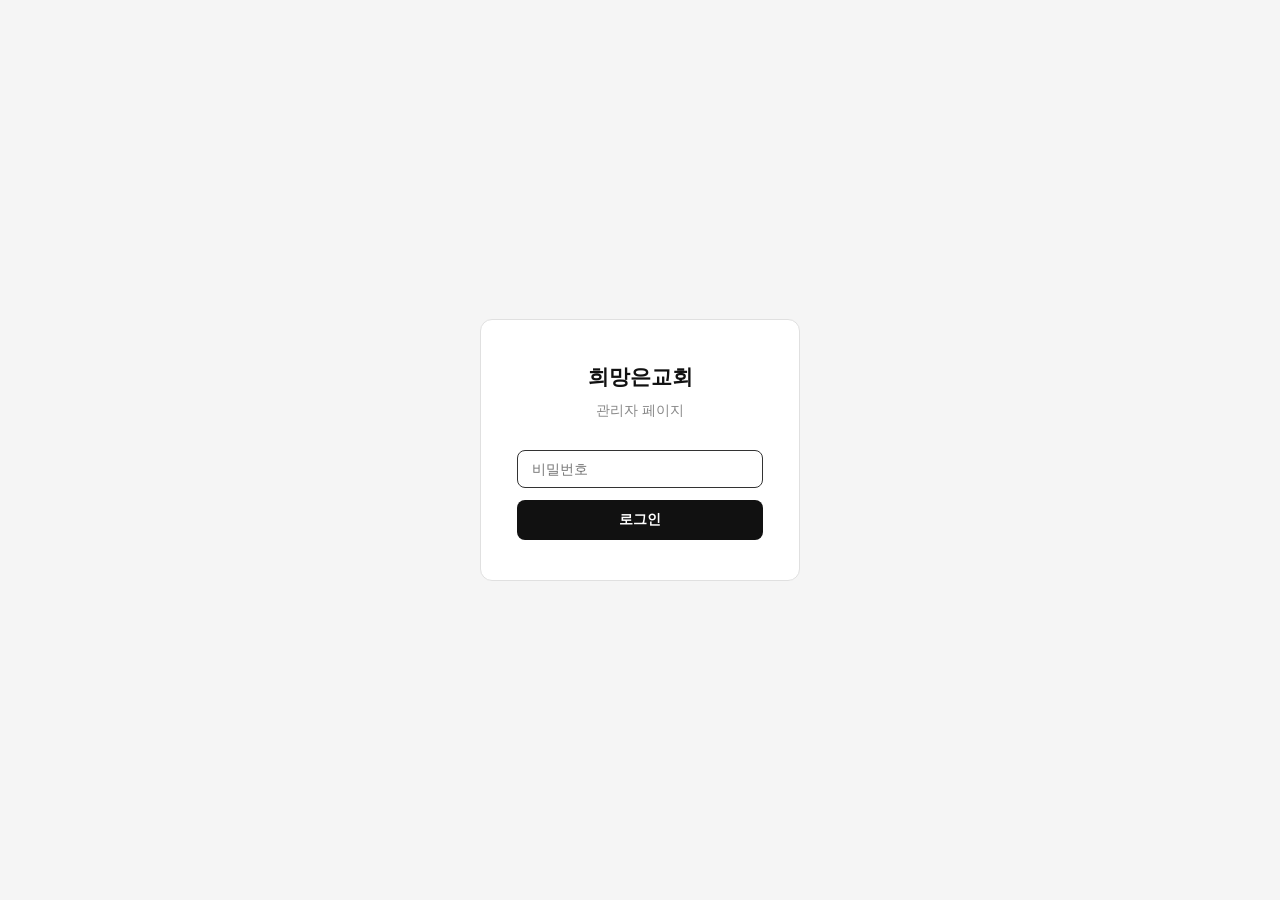
==== admin/index.html @ 25211aee "style: 공지사항 행 - 순서이동/삭제 버튼을 오른쪽에 모으고 삭제는 쓰레기통 아이콘으로 변경" ====
<!doctype html>
<html lang="ko">
<head>
  <meta charset="utf-8">
  <meta name="viewport" content="width=device-width,initial-scale=1">
  <title>관리자 | 희망은교회</title>
  <link rel="preconnect" href="https://fonts.gstatic.com" crossorigin>
  <link href="https://fonts.googleapis.com/css2?family=Noto+Serif+KR:wght@400;600;700&display=swap" rel="stylesheet">
  <style>
    *, *::before, *::after { box-sizing: border-box; margin: 0; padding: 0; }
    body { font-family: -apple-system, BlinkMacSystemFont, "Segoe UI", "Noto Sans KR", sans-serif; font-size: 14px; background: #f5f5f5; color: #111; line-height: 1.6; }
    a { color: inherit; }

    /* ── Login ── */
    #loginScreen {
      display: flex; align-items: center; justify-content: center;
      min-height: 100vh; background: #f5f5f5;
    }
    .login-card {
      background: #fff; border: 1px solid #e0e0e0; border-radius: 12px;
      padding: 40px 36px; width: 320px; text-align: center;
    }
    .login-card h1 { font-size: 1.3rem; font-weight: 800; margin-bottom: 6px; }
    .login-card p  { font-size: .85rem; color: #888; margin-bottom: 28px; }
    .login-card input {
      width: 100%; padding: 10px 14px; border: 1px solid #ddd; border-radius: 8px;
      font-size: 14px; margin-bottom: 12px; outline: none;
    }
    .login-card input:focus { border-color: #333; }
    .login-card button {
      width: 100%; padding: 11px; background: #111; color: #fff;
      border: none; border-radius: 8px; font-size: 14px; font-weight: 600; cursor: pointer;
    }
    .login-card button:hover { background: #333; }

    /* ── Admin shell ── */
    #adminApp { display: none; min-height: 100vh; }
    .admin-header {
      background: #111; color: #fff; padding: 0 24px;
      display: flex; align-items: center; justify-content: space-between;
      height: 52px; position: sticky; top: 0; z-index: 100;
    }
    .admin-brand { font-weight: 700; font-size: .95rem; }
    .header-btns { display: flex; gap: 8px; }
    .header-btns button {
      padding: 6px 14px; border-radius: 6px; font-size: 12px; cursor: pointer;
      background: transparent; color: #ccc; border: 1px solid #444;
    }
    .header-btns button:hover { background: #222; color: #fff; }

    /* ── Tab bar ── */
    .tab-bar {
      background: #fff; border-bottom: 1px solid #e0e0e0;
      display: flex; padding: 0 24px; gap: 0;
    }
    .tab-btn {
      padding: 14px 20px; border: none; background: transparent;
      font-size: 14px; font-weight: 600; color: #888; cursor: pointer;
      border-bottom: 2px solid transparent; margin-bottom: -1px;
    }
    .tab-btn:hover { color: #333; }
    .tab-btn.active { color: #111; border-bottom-color: #111; }

    /* ── Body ── */
    .admin-body { max-width: 900px; margin: 0 auto; padding: 28px 20px 60px; }

    /* ── Section headings ── */
    .tab-pane h2 { font-size: 1.1rem; font-weight: 700; margin-bottom: 20px; }

    /* ── Forms ── */
    .form-group { margin-bottom: 16px; }
    .form-group label { display: block; font-size: 14px; font-weight: 600; color: #555; margin-bottom: 6px; letter-spacing: .02em; text-transform: uppercase; }
    .form-group input, .form-group textarea, .form-group select {
      width: 100%; padding: 9px 12px; border: 1px solid #ddd; border-radius: 8px;
      font-size: 13px; font-family: inherit; outline: none; background: #fff;
    }
    .form-group input:focus, .form-group textarea:focus { border-color: #555; }
    .form-group textarea { resize: vertical; }
    .form-grid { display: grid; grid-template-columns: repeat(3, 1fr); gap: 14px; }

    /* ── Buttons ── */
    .btn-save {
      margin-top: 20px; padding: 11px 28px; background: #111; color: #fff;
      border: none; border-radius: 8px; font-size: 13px; font-weight: 600; cursor: pointer;
    }
    .btn-save:hover { background: #333; }
    .btn-add {
      margin-top: 10px; padding: 7px 16px; background: #fff; color: #333;
      border: 1px solid #ccc; border-radius: 6px; font-size: 12px; cursor: pointer;
    }
    .btn-add:hover { background: #f5f5f5; }
    .btn-del {
      padding: 4px 10px; background: #fff; color: #c00;
      border: 1px solid #e0c0c0; border-radius: 4px; font-size: 11px; cursor: pointer;
    }
    .btn-del:hover { background: #fff5f5; }
    .btn-icon {
      padding: 4px 8px; background: #fff; color: #666;
      border: 1px solid #ddd; border-radius: 4px; font-size: 12px; cursor: pointer;
    }
    .btn-icon:hover { background: #f5f5f5; }
    .notice-row { display: flex; gap: 10px; align-items: flex-start; margin-bottom: 12px; }
    .notice-row .ni-actions { display: flex; flex-direction: column; gap: 4px; }
    .notice-row .btn-icon.ni-del { color: #c00; border-color: #e0c0c0; }
    .notice-row .btn-icon.ni-del:hover { background: #fff5f5; }
    .o-actions { white-space: nowrap; }
    .o-actions .btn-icon { padding-left: 4px; padding-right: 4px; }
    .o-handle { cursor: grab; color: #aaa; padding: 0 4px; user-select: none; font-size: 15px; vertical-align: middle; }
    .o-handle:active { cursor: grabbing; }
    [data-sortable].o-dragging { opacity: .4; }
    #orderTableBody tr.o-moved td, .news-row.o-moved { background: #fff8e6; transition: background .4s; }

    /* ── Card ── */
    .card {
      background: #fff; border: 1px solid #e4e4e4; border-radius: 12px;
      padding: 20px 20px; margin-bottom: 20px;
    }
    .card-header {
      display: flex; justify-content: space-between; align-items: center;
      margin-bottom: 16px;
    }
    .card-title { font-size: .9rem; font-weight: 700; }

    /* ── Tables ── */
    .data-table { width: 100%; border-collapse: collapse; font-size: 13px; }
    .data-table th {
      background: #fafafa; padding: 8px 10px; text-align: left;
      font-weight: 600; font-size: 11px; color: #666; border-bottom: 1px solid #e4e4e4;
      text-transform: uppercase; letter-spacing: .03em;
    }
    .data-table td { padding: 7px 8px; border-bottom: 1px solid #f0f0f0; vertical-align: middle; }
    .data-table tr:last-child td { border-bottom: none; }
    .data-table input {
      width: 100%; padding: 5px 8px; border: 1px solid #e0e0e0; border-radius: 5px;
      font-size: 12px; font-family: inherit; outline: none;
    }
    .data-table input:focus { border-color: #666; }

    /* ── Committee ── */
    .committee-top { display: flex; gap: 10px; align-items: center; margin-bottom: 16px; }
    .committee-top input {
      padding: 8px 12px; border: 1px solid #ddd; border-radius: 8px;
      font-size: 13px; width: 160px; outline: none;
    }
    .committee-top input:focus { border-color: #555; }
    .committee-top button {
      padding: 8px 16px; background: #111; color: #fff;
      border: none; border-radius: 8px; font-size: 12px; font-weight: 600; cursor: pointer;
    }
    .committee-top button:hover { background: #333; }

    /* ── Bulletin ── */
    .bulletin-top { display: flex; gap: 10px; align-items: center; margin-bottom: 20px; }
    .bulletin-top select {
      flex: 1; padding: 9px 12px; border: 1px solid #ddd; border-radius: 8px;
      font-size: 13px; outline: none; background: #fff;
    }
    .bulletin-top button {
      padding: 9px 16px; background: #111; color: #fff;
      border: none; border-radius: 8px; font-size: 12px; font-weight: 600; cursor: pointer;
      white-space: nowrap;
    }
    .bulletin-top button:hover { background: #333; }
    details { margin-bottom: 16px; }
    details > summary {
      cursor: pointer; font-size: .9rem; font-weight: 700; padding: 12px 16px;
      background: #fafafa; border: 1px solid #e4e4e4; border-radius: 8px;
      user-select: none; list-style: none;
    }
    details > summary::-webkit-details-marker { display: none; }
    details > summary::before { content: "▶ "; font-size: 10px; color: #888; }
    details[open] > summary { border-radius: 8px 8px 0 0; border-bottom: none; }
    details[open] > summary::before { content: "▼ "; }
    .detail-body {
      border: 1px solid #e4e4e4; border-top: none;
      border-radius: 0 0 8px 8px; padding: 16px;
      background: #fff;
    }

    /* ── News rows ── */
    .news-row { display: flex; gap: 8px; align-items: center; margin-bottom: 8px; }
    .news-row input {
      flex: 1; padding: 7px 10px; border: 1px solid #ddd; border-radius: 6px;
      font-size: 13px; font-family: inherit; outline: none;
    }
    .news-row input:focus { border-color: #555; }

    /* ── Modal ── */
    .modal-wrap {
      display: none; position: fixed; inset: 0; z-index: 200;
      align-items: center; justify-content: center;
    }
    .modal-wrap.open { display: flex; }
    .modal-overlay { position: absolute; inset: 0; background: rgba(0,0,0,.4); }
    .modal-box {
      position: relative; background: #fff; border-radius: 12px;
      padding: 28px; width: 420px; max-width: 90vw; z-index: 1;
    }
    .modal-box h3 { font-size: 1rem; font-weight: 700; margin-bottom: 8px; }
    .modal-box p  { font-size: .85rem; color: #666; margin-bottom: 18px; line-height: 1.6; }
    .modal-box input {
      width: 100%; padding: 9px 12px; border: 1px solid #ddd; border-radius: 8px;
      font-size: 13px; margin-bottom: 14px; outline: none; font-family: inherit;
    }
    .modal-box input:focus { border-color: #555; }
    .modal-btns { display: flex; gap: 8px; }
    .modal-btns button {
      flex: 1; padding: 10px; border-radius: 8px; font-size: 13px;
      font-weight: 600; cursor: pointer; border: none;
    }
    .modal-btns .btn-primary { background: #111; color: #fff; }
    .modal-btns .btn-primary:hover { background: #333; }
    .modal-btns .btn-cancel { background: #f0f0f0; color: #333; }
    .modal-btns .btn-cancel:hover { background: #e0e0e0; }
    .modal-box.modal-wide { width: 720px; }
    .modal-box.modal-wide img { width: 100%; display: block; border-radius: 8px; }

    /* ── Toast ── */
    .toast {
      position: fixed; bottom: 24px; right: 24px; padding: 10px 18px;
      border-radius: 8px; font-size: 13px; font-weight: 600;
      background: #111; color: #fff; opacity: 0; pointer-events: none;
      transition: opacity .2s; z-index: 999;
    }
    .toast.show { opacity: 1; }
    .toast.err  { background: #c00; }

    @keyframes btnLoadingPulse {
      0%, 100% { box-shadow: 0 0 0 0 rgba(250, 204, 21, 0.55); }
      50%      { box-shadow: 0 0 0 7px rgba(250, 204, 21, 0); }
    }
    .btn-loading-pulse { animation: btnLoadingPulse 1.1s ease-in-out infinite; }

    @media (max-width: 600px) {
      .form-grid { grid-template-columns: 1fr; }
      .modal-box { padding: 20px; }
    }
  </style>
</head>
<body>

<!-- ═══════════════ LOGIN ═══════════════ -->
<div id="loginScreen">
  <div class="login-card">
    <h1>희망은교회</h1>
    <p>관리자 페이지</p>
    <form id="loginForm">
      <input id="pwInput" type="password" placeholder="비밀번호" autocomplete="current-password" autofocus>
      <div id="lockMsg" style="display:none;margin-bottom:12px;padding:10px 12px;background:#fff3f3;border:1px solid #f5c6c6;border-radius:8px;font-size:13px;color:#c0392b;line-height:1.6;"></div>
      <button id="loginBtn" type="submit">로그인</button>
    </form>
  </div>
</div>

<!-- ═══════════════ ADMIN APP ═══════════════ -->
<div id="adminApp">
  <header class="admin-header">
    <span class="admin-brand">희망은교회 관리자</span>
    <div class="header-btns">
      <button onclick="openTokenModal()">🔑 GitHub 토큰</button>
      <button onclick="openGeminiModal()">🤖 Gemini API 키</button>
      <button onclick="logout()">로그아웃</button>
    </div>
  </header>

  <div class="tab-bar">
    <button class="tab-btn" data-tab="notice"    onclick="switchTab('notice')">공지사항</button>
    <button class="tab-btn" data-tab="committee" onclick="switchTab('committee')">예배위원</button>
    <button class="tab-btn" data-tab="bulletin"  onclick="switchTab('bulletin')">주보</button>
    <button class="tab-btn" data-tab="sermon"    onclick="switchTab('sermon')">설교</button>
  </div>

  <div class="admin-body">

    <!-- ── 공지사항 ── -->
    <div id="tab-notice" class="tab-pane">
      <h2>공지사항</h2>
      <div class="card">
        <div style="font-size:12px;color:#888;margin-bottom:14px;">여러 항목을 추가할 수 있습니다. 위에서 아래 순서로 표시됩니다.</div>
        <div id="noticeItems"></div>
        <button class="btn-add" onclick="addNoticeItem()">+ 항목 추가</button>
        <button class="btn-save" onclick="saveNotice()">저장</button>
      </div>
    </div>

    <!-- ── 예배위원 ── -->
    <div id="tab-committee" class="tab-pane" style="display:none">
      <h2>예배위원</h2>
      <div class="card">
        <div class="committee-top">
          <input id="newWeekId" type="date">
          <button onclick="addCommitteeWeek()">+ 주차 추가</button>
          <button onclick="generateNextMonth()">+ 다음달 주차 생성</button>
        </div>
        <div style="overflow-x:auto">
          <table class="data-table">
            <thead>
              <tr>
                <th style="width:120px">날짜</th>
                <th>기도</th>
                <th>찬양</th>
                <th>헌금위원</th>
                <th style="width:50px"></th>
              </tr>
            </thead>
            <tbody id="committeeTableBody"></tbody>
          </table>
        </div>
        <details id="committeeArchiveWrap" style="margin-top:14px;">
          <summary id="committeeArchiveSummary" style="cursor:pointer;font-size:13px;color:#888;">지난 기록 보기 (0개)</summary>
          <div style="overflow-x:auto;margin-top:10px;">
            <table class="data-table">
              <thead>
                <tr>
                  <th style="width:120px">날짜</th>
                  <th>기도</th>
                  <th>찬양</th>
                  <th>헌금위원</th>
                  <th style="width:50px"></th>
                </tr>
              </thead>
              <tbody id="committeeArchiveBody"></tbody>
            </table>
          </div>
        </details>
        <button class="btn-save" onclick="saveCommittee()">저장</button>
      </div>
    </div>

    <!-- ── 주보 ── -->
    <div id="tab-bulletin" class="tab-pane" style="display:none">
      <h2>주보</h2>
      <div class="bulletin-top">
        <select id="bulletinWeekSelect" onchange="loadBulletinWeek(this.value)">
          <option value="">— 주차 선택 —</option>
        </select>
        <input id="newBulletinDate" type="date" style="padding:9px 12px;border:1px solid #ddd;border-radius:8px;font-size:13px;outline:none;background:#fff;">
        <button onclick="newBulletinWeek()">새 주차 추가</button>
      </div>

      <div id="bulletinForm" style="display:none">
        <!-- 기본 정보 -->
        <details open>
          <summary>기본 정보</summary>
          <div class="detail-body">
            <div class="form-grid">
              <div class="form-group">
                <label>날짜</label>
                <input id="bWeekId" type="date">
              </div>
              <div class="form-group">
                <label>날짜 표시</label>
                <input id="bDate" type="text" placeholder="2026.03.15">
              </div>
              <div class="form-group">
                <label>호수</label>
                <input id="bIssue" type="text" placeholder="26-11">
              </div>
            </div>
          </div>
        </details>

        <!-- 예배순서 -->
        <details open>
          <summary>예배순서</summary>
          <div class="detail-body">
            <div style="overflow-x:auto">
              <table class="data-table">
                <thead>
                  <tr>
                    <th style="width:130px">순서</th>
                    <th>내용</th>
                    <th style="width:130px">담당</th>
                    <th style="width:100px"></th>
                  </tr>
                </thead>
                <tbody id="orderTableBody"></tbody>
              </table>
            </div>
            <button class="btn-add" onclick="addOrderRow()">+ 행 추가</button>
          </div>
        </details>

        <!-- 성경본문 -->
        <details open>
          <summary>성경본문</summary>
          <div class="detail-body">
            <div class="form-group">
              <label>성경구절</label>
              <input id="bVerseRef" type="text" placeholder="요 3:16">
            </div>
            <div class="form-group">
              <label>본문</label>
              <textarea id="bVerseText" rows="5" placeholder="말씀 본문을 입력하세요"></textarea>
            </div>
          </div>
        </details>

        <!-- 교회소식 -->
        <details open>
          <summary>교회소식</summary>
          <div class="detail-body">
            <div id="newsContainer"></div>
            <button class="btn-add" onclick="addNewsItem()">+ 소식 추가</button>
          </div>
        </details>

        <button class="btn-save" onclick="saveBulletin()">저장</button>
      </div>
    </div>

    <!-- ── 설교 ── -->
    <div id="tab-sermon" class="tab-pane" style="display:none">
      <h2>설교</h2>
      <div class="bulletin-top">
        <select id="sermonFileSelect" onchange="loadSermon(this.value)">
          <option value="">— 설교 선택 —</option>
        </select>
        <button onclick="newSermon()">새 설교 추가</button>
      </div>

      <div id="sermonForm" style="display:none">
        <div class="card">
          <div class="form-grid">
            <div class="form-group">
              <label>날짜</label>
              <input id="sDate" type="date">
              <button type="button" class="btn-add" style="margin-top:6px;width:100%;" onclick="autoFillFromBulletin()">📋 주보에서 불러오기</button>
              <div id="sBulletinHint" style="font-size:11px;color:#999;margin-top:4px;"></div>
            </div>
            <div class="form-group">
              <label>제목</label>
              <input id="sTitle" type="text" placeholder="설교 제목">
            </div>
            <div class="form-group">
              <label>본문</label>
              <input id="sRef" type="text" placeholder="요 3:16">
            </div>
          </div>
          <div class="form-group">
            <label>설교자</label>
            <input id="sPreacher" type="text" placeholder="이일례목사">
          </div>

          <!-- 이미지 -->
          <div class="form-group">
            <label>사진
              <button type="button" id="sThumbGenBtn" class="btn-icon" style="margin-left:6px;font-size:11px;width:auto;padding:2px 10px;" onclick="generateSermonThumbnail()" title="AI로 유튜브 인트로용 이미지 생성 (제목·본문·날짜·설교자 자동 반영)">✨ 생성</button>
            </label>
            <!-- URL 직접 입력 -->
            <div style="display:flex;gap:8px;margin-bottom:8px;">
              <input id="sImageUrl" type="text" placeholder="이미지 URL 직접 입력 (선택)" style="flex:1;" oninput="showSermonImgPreview(this.value.trim())">
              <button type="button" class="btn-icon" onclick="document.getElementById('sImageUrl').value='';showSermonImgPreview('');" title="지우기">✕</button>
            </div>
            <!-- 파일 업로드 -->
            <div style="display:flex;gap:8px;align-items:center;">
              <input id="sImageFile" type="file" accept="image/*" style="flex:1;font-size:12px;">
              <button type="button" class="btn-add" style="margin-top:0;white-space:nowrap;" onclick="uploadSermonImage()">GitHub에 업로드</button>
            </div>
            <!-- AI 생성 미리보기 / 사용하기 -->
            <div id="sThumbActions" style="display:none;gap:8px;margin-top:8px;">
              <button type="button" class="btn-add" style="margin-top:0;" onclick="previewSermonThumbnail()">🖼 미리보기</button>
              <button type="button" class="btn-add" style="margin-top:0;" onclick="useSermonThumbnail()">✅ 사용하기</button>
            </div>
            <!-- 미리보기 -->
            <div id="sImagePreview" style="margin-top:10px;"></div>
          </div>

          <!-- 동영상 -->
          <div class="form-group">
            <label>동영상 URL (YouTube)</label>
            <div style="display:flex;gap:8px;">
              <input id="sVideoUrl" type="text" placeholder="https://www.youtube.com/watch?v=..." style="flex:1;">
              <button type="button" class="btn-icon" onclick="document.getElementById('sVideoUrl').value='';" title="지우기">✕</button>
            </div>
            <button type="button" id="sSummaryBtn" class="btn-add" style="margin-top:8px;" onclick="generateSermonSummary()">🤖 요약문 생성 (Gemini)</button>
          </div>

          <div class="form-group">
            <label>설교 내용</label>
            <textarea id="sBody" rows="16" placeholder="설교 본문을 입력하세요"></textarea>
          </div>
          <div class="form-group">
            <label>핵심문장 1</label>
            <input id="sKey1" type="text" placeholder="설교의 핵심 문장 1">
          </div>
          <div class="form-group">
            <label>핵심문장 2</label>
            <input id="sKey2" type="text" placeholder="설교의 핵심 문장 2">
          </div>
          <div class="form-group">
            <label>주제 질문 <span style="text-transform:none;color:#999;font-weight:400;">(홈페이지 메인 상단에 가장 큰 글씨로 노출됩니다)</span></label>
            <input id="sQuestion" type="text" placeholder="설교 주제와 관련된 질문 한 문장">
          </div>
          <div class="form-group">
            <label>쇼츠용 문구 <span style="text-transform:none;color:#999;font-weight:400;">(유튜브 쇼츠 상단 자막용 — 비신자도 끌릴 만한 후킹 문구)</span></label>
            <input id="sShortsHook" type="text" placeholder="종교 용어 없이, 설교 내용과 연결되는 후킹 질문">
            <div id="sShortsHookCandidates" style="display:none;flex-direction:column;gap:6px;margin-top:8px;"></div>
          </div>
          <button id="sSaveBtn" class="btn-save" onclick="saveSermon()">저장</button>
        </div>
      </div>
    </div>

  </div><!-- /admin-body -->
</div><!-- /adminApp -->

<!-- ═══════════════ GitHub TOKEN MODAL ═══════════════ -->
<div id="tokenModal" class="modal-wrap">
  <div class="modal-overlay" onclick="closeTokenModal()"></div>
  <div class="modal-box">
    <h3>GitHub 토큰 설정</h3>
    <p>
      GitHub → Settings → Developer settings → Personal access tokens에서<br>
      <b>repo</b> 권한의 토큰을 발급하세요.<br>
      토큰은 이 기기의 localStorage에만 저장됩니다.
    </p>
    <input id="tokenInput" type="password" placeholder="ghp_...">
    <div class="modal-btns">
      <button class="btn-primary" onclick="saveToken()">저장</button>
      <button class="btn-cancel"  onclick="closeTokenModal()">취소</button>
    </div>
  </div>
</div>

<!-- ═══════════════ GEMINI API KEY MODAL ═══════════════ -->
<div id="geminiModal" class="modal-wrap">
  <div class="modal-overlay" onclick="closeGeminiModal()"></div>
  <div class="modal-box">
    <h3>Gemini API 키 설정</h3>
    <p>
      Google AI Studio(aistudio.google.com)에서 발급받은 API 키를 입력하세요.<br>
      설교 영상 요약 자동 생성에 사용됩니다.<br>
      키는 이 기기의 localStorage에만 저장됩니다.
    </p>
    <input id="geminiKeyInput" type="password" placeholder="AIza...">
    <div class="modal-btns">
      <button class="btn-primary" onclick="saveGeminiKey()">저장</button>
      <button class="btn-cancel"  onclick="closeGeminiModal()">취소</button>
    </div>
  </div>
</div>

<!-- ═══════════════ 썸네일 미리보기 MODAL ═══════════════ -->
<div id="thumbPreviewModal" class="modal-wrap">
  <div class="modal-overlay" onclick="closeThumbPreviewModal()"></div>
  <div class="modal-box modal-wide">
    <h3>썸네일 미리보기</h3>
    <img id="thumbPreviewImg" alt="생성된 썸네일 미리보기" style="margin-bottom:14px;">
    <div class="modal-btns">
      <button class="btn-primary" onclick="useSermonThumbnail()">✅ 사용하기</button>
      <button class="btn-cancel"  onclick="closeThumbPreviewModal()">닫기</button>
    </div>
  </div>
</div>

<!-- ═══════════════ TOAST ═══════════════ -->
<div id="toast" class="toast"></div>

<script>
/* ════════════════════════════════════════════
   상수
════════════════════════════════════════════ */
const PASSWORD  = 'hopeischurch';
const REPO      = 'sungho1103/hopeischurch';
const BRANCH    = 'main';
const API       = `https://api.github.com/repos/${REPO}/contents`;
const GEMINI_MODEL = 'gemini-3.6-flash'; // 필요시 다른 Gemini 모델로 교체 가능
const GEMINI_IMAGE_MODEL = 'gemini-3.1-flash-image'; // 썸네일 배경 생성용 (Nano Banana 2)
let _thumbDataUrl = null; // AI로 생성한 썸네일(배경+텍스트 합성) data URL
let _currentSermonFile = null, _currentSermonSha = null, _sermonFiles = [], _sermonIndexSha = null;

/* ════════════════════════════════════════════
   유틸
════════════════════════════════════════════ */
function esc(s) {
  return String(s ?? '').replace(/&/g,'&amp;').replace(/</g,'&lt;').replace(/>/g,'&gt;').replace(/"/g,'&quot;');
}
function b64e(str) { return btoa(unescape(encodeURIComponent(str))); }
function b64d(str) { return decodeURIComponent(escape(atob(str.replace(/\n/g,'')))); }
function token()   { return localStorage.getItem('gh_token') || ''; }
function normalizeDate(s) {
  const m = String(s).match(/^(\d{4})-(\d{1,2})-(\d{1,2})$/);
  return m ? `${m[1]}-${m[2].padStart(2,'0')}-${m[3].padStart(2,'0')}` : s;
}

/* ════════════════════════════════════════════
   GitHub API
════════════════════════════════════════════ */
function authHeaders(write = false) {
  const t = token();
  if (write && !t) throw new Error('GitHub 토큰을 먼저 설정하세요 (🔑 버튼)');
  const h = { Accept: 'application/vnd.github.v3+json' };
  if (t) h.Authorization = `token ${t}`;
  return h;
}

async function ghGet(path) {
  const r = await fetch(`${API}/${path}?ref=${BRANCH}&_=${Date.now()}`, {
    headers: authHeaders()
  });
  if (!r.ok) throw new Error(`${r.status} /${path}`);
  const d = await r.json();
  return { text: b64d(d.content), sha: d.sha };
}

async function ghGetSha(path) {
  try { return (await ghGet(path)).sha; }
  catch(e) {
    if (/^404/.test(e.message)) return null; // 파일 없음 → 새로 생성
    throw e; // 401·403 등은 그대로 전파
  }
}

async function ghSave(path, text, sha, msg) {
  const body = { message: msg, content: b64e(text), branch: BRANCH };
  if (sha) body.sha = sha;
  const r = await fetch(`${API}/${path}`, {
    method: 'PUT',
    headers: { ...authHeaders(true), 'Content-Type': 'application/json' },
    body: JSON.stringify(body)
  });
  if (!r.ok) {
    const e = await r.json().catch(() => ({}));
    throw new Error(e.message || `${r.status}`);
  }
  return await r.json();
}

/* ════════════════════════════════════════════
   Toast
════════════════════════════════════════════ */
function toast(msg, type = 'ok') {
  const t = document.getElementById('toast');
  t.textContent = msg;
  t.className = 'toast show' + (type === 'err' ? ' err' : '');
  clearTimeout(t._tid);
  t._tid = setTimeout(() => { t.className = 'toast'; }, 2800);
}

/* ════════════════════════════════════════════
   인증
════════════════════════════════════════════ */
function isLoggedIn() { return sessionStorage.getItem('admin') === '1'; }

// ── 브루트포스 잠금 ──────────────────────────
const LOCK_KEY  = 'admin_lock_until';
const FAIL_KEY  = 'admin_fail_count';
let lockTimer   = null;

function getFailCount(){ return parseInt(localStorage.getItem(FAIL_KEY)||'0',10); }
function getLockUntil(){ return parseInt(localStorage.getItem(LOCK_KEY)||'0',10); }

// failCount >= 5 일 때 잠금 시간(ms): 2^(failCount-4) 분
function lockDurationMs(failCount){
  return Math.pow(2, failCount - 4) * 60 * 1000;
}

function formatRemaining(ms){
  const totalSec = Math.ceil(ms / 1000);
  const m = Math.floor(totalSec / 60);
  const s = totalSec % 60;
  return m > 0 ? `${m}분 ${s}초` : `${s}초`;
}

function startLockCountdown(){
  const lockMsg = document.getElementById('lockMsg');
  const loginBtn = document.getElementById('loginBtn');
  if(lockTimer) clearInterval(lockTimer);

  lockTimer = setInterval(() => {
    const remaining = getLockUntil() - Date.now();
    if(remaining <= 0){
      clearInterval(lockTimer);
      lockTimer = null;
      lockMsg.style.display = 'none';
      loginBtn.disabled = false;
      loginBtn.textContent = '로그인';
      document.getElementById('pwInput').focus();
    } else {
      lockMsg.style.display = 'block';
      lockMsg.innerHTML = `⛔ 로그인이 잠겼습니다.<br><b>${formatRemaining(remaining)}</b> 후 다시 시도하세요.`;
      loginBtn.disabled = true;
      loginBtn.textContent = '잠금 중…';
    }
  }, 500);
}

function login(pw) {
  const lockUntil = getLockUntil();
  if(Date.now() < lockUntil){
    startLockCountdown();
    return;
  }

  if(pw === PASSWORD){
    localStorage.removeItem(FAIL_KEY);
    localStorage.removeItem(LOCK_KEY);
    sessionStorage.setItem('admin', '1');
    showAdmin();
  } else {
    const fails = getFailCount() + 1;
    localStorage.setItem(FAIL_KEY, fails);

    if(fails >= 5){
      const until = Date.now() + lockDurationMs(fails);
      localStorage.setItem(LOCK_KEY, until);
      startLockCountdown();
      toast(`비밀번호 오류 ${fails}회 — 잠금 시작`, 'err');
    } else {
      toast(`비밀번호가 틀렸습니다 (${fails}/5회)`, 'err');
    }
  }
}

function logout() {
  sessionStorage.removeItem('admin');
  location.reload();
}

function showAdmin() {
  document.getElementById('loginScreen').style.display = 'none';
  document.getElementById('adminApp').style.display = 'block';
  switchTab('notice');
}

/* ════════════════════════════════════════════
   탭 전환
════════════════════════════════════════════ */
function switchTab(tab) {
  document.querySelectorAll('.tab-btn').forEach(b =>
    b.classList.toggle('active', b.dataset.tab === tab)
  );
  document.querySelectorAll('.tab-pane').forEach(p =>
    p.style.display = (p.id === `tab-${tab}`) ? '' : 'none'
  );
  if (tab === 'notice')    loadNotice();
  if (tab === 'committee') loadCommittee();
  if (tab === 'bulletin')  loadBulletinIndex();
  if (tab === 'sermon')    loadSermonIndex();
}

/* ════════════════════════════════════════════
   GitHub 토큰 모달
════════════════════════════════════════════ */
function openTokenModal() {
  document.getElementById('tokenInput').value = localStorage.getItem('gh_token') || '';
  document.getElementById('tokenModal').classList.add('open');
}
function closeTokenModal() {
  document.getElementById('tokenModal').classList.remove('open');
}
function saveToken() {
  const v = document.getElementById('tokenInput').value.trim();
  if (!v) { toast('토큰을 입력하세요', 'err'); return; }
  localStorage.setItem('gh_token', v);
  closeTokenModal();
  toast('토큰 저장됨');
}

/* ════════════════════════════════════════════
   생성 버튼 상태 색상 (생성중=노랑, 완료=파랑)
════════════════════════════════════════════ */
function setBtnStatus(btn, status, loadingLabel) {
  if (btn._dotTimer) { clearInterval(btn._dotTimer); btn._dotTimer = null; }
  btn.classList.remove('btn-loading-pulse');

  if (status === 'loading') {
    const label = loadingLabel || '생성 중';
    btn.style.background = '#facc15';
    btn.style.color = '#3a2e00';
    btn.style.borderColor = '#eab308';
    btn.classList.add('btn-loading-pulse');
    let dots = 0;
    btn.textContent = label;
    btn._dotTimer = setInterval(() => {
      dots = (dots + 1) % 4;
      btn.textContent = label + '.'.repeat(dots);
    }, 350);
  } else if (status === 'done') {
    btn.style.background = '#2563eb';
    btn.style.color = '#fff';
    btn.style.borderColor = '#1d4ed8';
  } else {
    btn.style.background = '';
    btn.style.color = '';
    btn.style.borderColor = '';
  }
}

/* ════════════════════════════════════════════
   Gemini API 키 모달
════════════════════════════════════════════ */
function geminiKey() { return localStorage.getItem('gemini_key') || ''; }
function openGeminiModal() {
  document.getElementById('geminiKeyInput').value = geminiKey();
  document.getElementById('geminiModal').classList.add('open');
}
function closeGeminiModal() {
  document.getElementById('geminiModal').classList.remove('open');
}
function saveGeminiKey() {
  const v = document.getElementById('geminiKeyInput').value.trim();
  if (!v) { toast('API 키를 입력하세요', 'err'); return; }
  localStorage.setItem('gemini_key', v);
  closeGeminiModal();
  toast('Gemini API 키 저장됨');
}

/* ════════════════════════════════════════════
   공지사항
════════════════════════════════════════════ */
let _noticeSha = null;

async function loadNotice() {
  try {
    const res = await fetch('/data/notice.json?_=' + Date.now(), { cache: 'no-store' });
    if (!res.ok) throw new Error(res.status);
    const n = await res.json();
    renderNoticeItems(n.items || []);
  } catch(e) {
    renderNoticeItems([]);
  }
}

function makeNoticeRow(text='', link_url='', link_text='') {
  const div = document.createElement('div');
  div.className = 'notice-row';
  div.innerHTML = `
    <div style="flex:1;display:flex;flex-direction:column;gap:6px;">
      <textarea class="ni-text" rows="3" placeholder="공지 내용 (엔터로 줄바꿈)">${esc(text)}</textarea>
      <input class="ni-link-url"  placeholder="링크 URL (선택)" value="${esc(link_url)}">
      <input class="ni-link-text" placeholder="링크 텍스트"     value="${esc(link_text)}">
    </div>
    <div class="ni-actions">
      <button class="btn-icon" onclick="noticeMove(this,-1)" title="위로">▲</button>
      <button class="btn-icon" onclick="noticeMove(this,1)"  title="아래로">▼</button>
      <button class="btn-icon ni-del" onclick="this.closest('.notice-row').remove()" title="삭제">🗑</button>
    </div>
  `;
  return div;
}

function noticeMove(btn, dir) {
  const row = btn.closest('.notice-row');
  const container = document.getElementById('noticeItems');
  if (dir === -1 && row.previousElementSibling)
    container.insertBefore(row, row.previousElementSibling);
  else if (dir === 1 && row.nextElementSibling)
    container.insertBefore(row.nextElementSibling, row);
}

function renderNoticeItems(items) {
  const container = document.getElementById('noticeItems');
  container.innerHTML = '';
  items.forEach(item => container.appendChild(makeNoticeRow(item.text, item.link_url, item.link_text)));
}

function addNoticeItem() {
  document.getElementById('noticeItems').appendChild(makeNoticeRow());
}

async function saveNotice() {
  const items = [];
  document.querySelectorAll('#noticeItems .notice-row').forEach(row => {
    const text     = row.querySelector('.ni-text').value.trim();
    const link_url = row.querySelector('.ni-link-url').value.trim();
    const link_text= row.querySelector('.ni-link-text').value.trim();
    if (text) items.push({ text, ...(link_url && { link_url, link_text }) });
  });
  try {
    _noticeSha = await ghGetSha('data/notice.json');
    const res = await ghSave('data/notice.json', JSON.stringify({ items }, null, 2), _noticeSha, 'content: 공지사항 업데이트');
    _noticeSha = res.content.sha;
    toast('공지사항 저장됨 ✓');
  } catch(e) {
    toast('저장 실패: ' + e.message, 'err');
  }
}

/* ════════════════════════════════════════════
   예배위원
════════════════════════════════════════════ */
let _committeeSha  = null;
let _committeeData = [];

async function loadCommittee() {
  try {
    const res = await fetch('/bulletin/data/committee.json?_=' + Date.now(), { cache: 'no-store' });
    if (!res.ok) throw new Error(res.status);
    _committeeData = await res.json();
    renderCommitteeTable();
  } catch(e) {
    toast('예배위원 로드 실패: ' + e.message, 'err');
  }
}

function committeeCutoffDate() {
  // 지난달 1일 — 이 날짜 이상(지난달·현재달·미래)은 기본 노출, 그 이전(지지난달까지)은 접어둠
  const now = new Date();
  return new Date(now.getFullYear(), now.getMonth() - 1, 1);
}

function committeeRowHtml(w, byWeek) {
  return `
    <tr>
      <td><input class="c-week" readonly value="${esc(w)}" style="width:110px;background:#fafafa;color:#888;"></td>
      <td><input class="c-input" data-week="${esc(w)}" data-role="기도"   value="${esc(byWeek[w].pray)}"></td>
      <td><input class="c-input" data-week="${esc(w)}" data-role="찬양"   value="${esc(byWeek[w].praise)}"></td>
      <td><input class="c-input" data-week="${esc(w)}" data-role="헌금위원" value="${esc(byWeek[w].offering)}"></td>
      <td><button class="btn-del" onclick="deleteCommitteeWeek('${esc(w)}')">삭제</button></td>
    </tr>`;
}

function renderCommitteeTable() {
  // week_id별 그룹핑
  const byWeek = {};
  _committeeData.forEach(r => {
    if (!byWeek[r.week_id]) byWeek[r.week_id] = { pray: '', praise: '', offering: '' };
    if (r.role === '기도')   byWeek[r.week_id].pray     = r.name;
    if (r.role === '찬양')   byWeek[r.week_id].praise   = r.name;
    if (r.role === '헌금위원') byWeek[r.week_id].offering = r.name;
  });

  const cutoff = committeeCutoffDate();
  const weeks = Object.keys(byWeek).sort();
  const visible  = weeks.filter(w => new Date(w + 'T00:00:00') >= cutoff);
  const archived = weeks.filter(w => new Date(w + 'T00:00:00') <  cutoff).sort((a, b) => b.localeCompare(a));

  document.getElementById('committeeTableBody').innerHTML =
    visible.map(w => committeeRowHtml(w, byWeek)).join('');

  const archiveBody = document.getElementById('committeeArchiveBody');
  if (archiveBody) archiveBody.innerHTML = archived.map(w => committeeRowHtml(w, byWeek)).join('');
  const archiveSummary = document.getElementById('committeeArchiveSummary');
  if (archiveSummary) archiveSummary.textContent = `지난 기록 보기 (${archived.length}개)`;
}

function getSundaysInMonth(year, monthIndex) {
  const dates = [];
  const d = new Date(year, monthIndex, 1);
  while (d.getDay() !== 0) d.setDate(d.getDate() + 1);
  while (d.getMonth() === monthIndex) {
    dates.push(d.toISOString().slice(0, 10));
    d.setDate(d.getDate() + 7);
  }
  return dates;
}

function generateNextMonth() {
  // 기존 데이터 중 가장 마지막 주차의 "다음 달"을 생성 (데이터가 없으면 이번 달 기준 다음 달)
  const existingWeeks = [...new Set(_committeeData.map(r => r.week_id))].sort();
  const baseStr = existingWeeks.length ? existingWeeks[existingWeeks.length - 1] : new Date().toISOString().slice(0, 10);
  const base = new Date(baseStr + 'T00:00:00');
  const targetMonth = (base.getMonth() + 1) % 12;
  const targetYear  = base.getMonth() === 11 ? base.getFullYear() + 1 : base.getFullYear();

  const sundays = getSundaysInMonth(targetYear, targetMonth);
  let added = 0;
  sundays.forEach(w => {
    if (!_committeeData.some(r => r.week_id === w)) {
      _committeeData.push({ week_id: w, role: '기도', name: '' });
      _committeeData.push({ week_id: w, role: '찬양', name: '' });
      _committeeData.push({ week_id: w, role: '헌금위원', name: '' });
      added++;
    }
  });
  _committeeData.sort((a, b) => a.week_id.localeCompare(b.week_id));
  renderCommitteeTable();

  if (added > 0) toast(`${targetYear}년 ${targetMonth + 1}월 주차 ${added}개 생성됨 (저장을 눌러야 반영됩니다)`);
  else toast(`${targetYear}년 ${targetMonth + 1}월 주차가 이미 모두 있습니다`, 'err');
}

function deleteCommitteeWeek(weekId) {
  _committeeData = _committeeData.filter(r => r.week_id !== weekId);
  renderCommitteeTable();
}

function addCommitteeWeek() {
  const w = document.getElementById('newWeekId').value.trim();
  if (!/^\d{4}-\d{2}-\d{2}$/.test(w)) { toast('날짜 형식: YYYY-MM-DD', 'err'); return; }
  if (_committeeData.some(r => r.week_id === w)) { toast('이미 있는 주차입니다', 'err'); return; }
  _committeeData.push({ week_id: w, role: '기도', name: '' });
  _committeeData.push({ week_id: w, role: '찬양', name: '' });
  _committeeData.push({ week_id: w, role: '헌금위원', name: '' });
  _committeeData.sort((a, b) => a.week_id.localeCompare(b.week_id));
  renderCommitteeTable();
  document.getElementById('newWeekId').value = '';
}

async function saveCommittee() {
  // 화면 입력값 수집
  const newData = [];
  document.querySelectorAll('.c-input').forEach(inp => {
    const name = inp.value.trim();
    if (name) newData.push({ week_id: inp.dataset.week, role: inp.dataset.role, name });
  });
  try {
    _committeeSha = await ghGetSha('bulletin/data/committee.json');
    const res = await ghSave('bulletin/data/committee.json', JSON.stringify(newData, null, 2), _committeeSha, 'content: 예배위원 업데이트');
    _committeeSha  = res.content.sha;
    _committeeData = newData;
    toast('예배위원 저장됨 ✓');
  } catch(e) {
    toast('저장 실패: ' + e.message, 'err');
  }
}

/* ════════════════════════════════════════════
   주보
════════════════════════════════════════════ */
let _bulletinIndexSha = null;
let _bulletinIndex    = [];
let _currentBulletinSha = null;

// 한국어 성경책 이름 → API book ID 매핑
const _bibleBookMap = {
  '창세기':'gn','창':'gn','출애굽기':'ex','출':'ex','레위기':'lv','레':'lv',
  '민수기':'nm','민':'nm','신명기':'dt','신':'dt','여호수아':'js','수':'js',
  '사사기':'jd','삿':'jd','룻기':'rt','룻':'rt',
  '사무엘상':'1sm','삼상':'1sm','사무엘하':'2sm','삼하':'2sm',
  '열왕기상':'1kgs','왕상':'1kgs','열왕기하':'2kgs','왕하':'2kgs',
  '역대상':'1ch','대상':'1ch','역대하':'2ch','대하':'2ch',
  '에스라':'ezr','스':'ezr','느헤미야':'ne','느':'ne','에스더':'et',
  '욥기':'job','욥':'job','시편':'ps','시':'ps','잠언':'prv','잠':'prv',
  '전도서':'ec','전':'ec','아가':'so',
  '이사야':'is','사':'is','예레미야':'jr','렘':'jr','예레미야애가':'lm','애':'lm',
  '에스겔':'ez','겔':'ez','다니엘':'dn','단':'dn',
  '호세아':'ho','호':'ho','요엘':'jl','욜':'jl','아모스':'am','암':'am',
  '오바댜':'ob','옵':'ob','요나':'jn','욘':'jn','미가':'mi','미':'mi',
  '나훔':'na','나':'na','하박국':'hk','합':'hk','스바냐':'zp','습':'zp',
  '학개':'hg','학':'hg','스가랴':'zc','슥':'zc','말라기':'ml','말':'ml',
  '마태복음':'mt','마태':'mt','마':'mt','마가복음':'mk','마가':'mk','막':'mk',
  '누가복음':'lk','누가':'lk','눅':'lk','요한복음':'jo','요한':'jo','요':'jo',
  '사도행전':'act','행':'act','로마서':'rm','롬':'rm',
  '고린도전서':'1co','고전':'1co','고린도후서':'2co','고후':'2co',
  '갈라디아서':'gl','갈':'gl','에베소서':'eph','엡':'eph',
  '빌립보서':'ph','빌':'ph','골로새서':'cl','골':'cl',
  '데살로니가전서':'1ts','살전':'1ts','데살로니가후서':'2ts','살후':'2ts',
  '디모데전서':'1tm','딤전':'1tm','디모데후서':'2tm','딤후':'2tm',
  '디도서':'tt','딛':'tt','빌레몬서':'phm','몬':'phm',
  '히브리서':'hb','히':'hb','야고보서':'jm','약':'jm',
  '베드로전서':'1pe','벧전':'1pe','베드로후서':'2pe','벧후':'2pe',
  '요한일서':'1jo','요일':'1jo','요한이서':'2jo','요이':'2jo','요한삼서':'3jo','요삼':'3jo',
  '유다서':'jud','유':'jud','요한계시록':'re','계':'re'
};

async function fetchBibleVerse(reference) {
  if (!reference) return;
  const m = reference.trim().match(/^(.+?)\s*(\d+)\s*:\s*(\d+)\s*(?:[-~]\s*(\d+))?/);
  if (!m) return;
  const bookName = m[1].trim();
  const chapter = m[2];
  const startV = parseInt(m[3]);
  const endV = m[4] ? parseInt(m[4]) : startV;
  const bookId = _bibleBookMap[bookName];
  if (!bookId) { console.warn('성경책 매핑 없음:', bookName); return; }

  const baseUrl = 'https://raw.githubusercontent.com/maatheusgois/bible/main/versions/ko/ko';
  const texts = [];
  try {
    for (let v = startV; v <= endV; v++) {
      const res = await fetch(`${baseUrl}/${bookId}/${chapter}/${v}.json`);
      if (!res.ok) { console.warn(`${bookId}/${chapter}/${v} 로드 실패`); continue; }
      const raw = await res.text();
      // JSON 파싱 시도, 실패하면 원문 텍스트 사용
      try {
        const json = JSON.parse(raw);
        const t = (typeof json === 'string') ? json : (json.text || json.verse || raw);
        texts.push(t.replace(/[\s!]+$/g, '').trim());
      } catch(e) {
        texts.push(raw.replace(/^"|"$/g, '').replace(/[\s!]+$/g, '').trim());
      }
    }
    if (texts.length > 0) {
      document.getElementById('bVerseText').value = texts.join(' ');
      toast('성경본문 자동 입력 완료');
    }
  } catch(e) {
    console.error('성경본문 가져오기 실패:', e);
    toast('성경본문 자동 가져오기 실패', 'err');
  }
}

async function loadBulletinIndex() {
  try {
    const res = await fetch('/bulletin/data/index.json?_=' + Date.now(), { cache: 'no-store' });
    if (!res.ok) throw new Error(res.status);
    _bulletinIndex = await res.json();
    const sel = document.getElementById('bulletinWeekSelect');
    sel.innerHTML = '<option value="">— 주차 선택 —</option>' +
      _bulletinIndex.map(w =>
        `<option value="${esc(w.week_id)}">${esc(w.date || w.week_id)} (${esc(w.issue || '')})</option>`
      ).join('');
  } catch(e) {
    toast('주보 목록 로드 실패: ' + e.message, 'err');
  }
}

async function loadBulletinWeek(weekId) {
  if (!weekId) { document.getElementById('bulletinForm').style.display = 'none'; return; }
  try {
    const res = await fetch(`/bulletin/data/${weekId}.json?_=${Date.now()}`, { cache: 'no-store' });
    if (!res.ok) throw new Error(res.status);
    fillBulletinForm(await res.json());
    document.getElementById('bulletinForm').style.display = '';
  } catch(e) {
    toast('주보 로드 실패: ' + e.message, 'err');
  }
}

async function newBulletinWeek() {
  const weekId = document.getElementById('newBulletinDate').value;
  if (!weekId) { toast('날짜를 먼저 선택하세요', 'err'); return; }
  if (!/^\d{4}-\d{2}-\d{2}$/.test(weekId)) { toast('날짜 형식 오류', 'err'); return; }

  _currentBulletinSha = null;

  // 인덱스가 아직 안 불러와졌으면 먼저 로드
  if (_bulletinIndex.length === 0) {
    try { await loadBulletinIndex(); } catch(e) {}
  }

  // 직전 주 데이터를 템플릿으로 로드 (읽기 전용이므로 사이트에서 직접 fetch)
  let prev = { worship_order: [], memory_verse: [], news: [] };
  if (_bulletinIndex.length > 0) {
    const prevWeekId = _bulletinIndex[0].week_id;
    try {
      const res = await fetch(`/bulletin/data/${prevWeekId}.json?_=${Date.now()}`, { cache: 'no-store' });
      if (!res.ok) throw new Error(res.status + ' ' + res.statusText);
      prev = await res.json();
      toast('직전 주(' + prevWeekId + ') 내용을 템플릿으로 불러왔습니다');
    } catch(e) {
      console.error('직전 주 데이터 로드 실패:', e);
      toast('직전 주 데이터 로드 실패: ' + e.message, 'err');
    }
  }

  // 예배위원 데이터에서 해당 날짜 담당자 자동 기입
  const roleToStep = { '기도': '기도', '찬양': '특송', '헌금위원': '헌금' };
  const nameToTitle = {
    '김영인': '김영인목사', '이일례': '이일례목사',
    '권성호': '권성호전도사',
    '임문진': '임문진권사', '윤희정': '윤희정권사',
    '류옥진': '류옥진집사', '김민영': '김민영집사', '원지애': '원지애집사'
  };
  let committeeMap = {};  // step → name(직분 포함)
  try {
    const cRes = await fetch('/bulletin/data/committee.json?_=' + Date.now(), { cache: 'no-store' });
    if (cRes.ok) {
      const committeeAll = await cRes.json();
      const matched = (Array.isArray(committeeAll) ? committeeAll : [])
        .filter(c => c.week_id === weekId);
      matched.forEach(c => {
        const step = roleToStep[c.role];
        if (step && c.name) {
          committeeMap[step] = nameToTitle[c.name] || c.name;
        }
      });
    }
  } catch(e) {
    console.warn('예배위원 자동 기입용 데이터 로드 실패:', e);
  }

  // worship_order에 예배위원 담당자 반영
  let worshipOrder = prev.worship_order || [];
  if (Object.keys(committeeMap).length > 0) {
    worshipOrder = worshipOrder.map(item => {
      if (committeeMap[item.step]) {
        return { ...item, person: committeeMap[item.step] };
      }
      return item;
    });
    const filled = Object.keys(committeeMap).map(k => committeeMap[k]).join(', ');
    toast('예배위원 자동 기입: ' + filled);
  }

  // 호수 자동 증가 (예: "26-33" → "26-34")
  let nextIssue = '';
  const lastEntry = (_bulletinIndex || []).find(w => w.issue);
  if (lastEntry && lastEntry.issue) {
    const parts = lastEntry.issue.split('-');
    if (parts.length === 2) {
      nextIssue = parts[0] + '-' + String(Number(parts[1]) + 1);
    } else {
      const n = Number(lastEntry.issue);
      nextIssue = isNaN(n) ? '' : String(n + 1);
    }
  }

  fillBulletinForm({
    week: { week_id: weekId, date: weekId.replace(/-/g, '.'), issue: nextIssue, title: '주일예배' },
    worship_order: worshipOrder,
    memory_verse:  prev.memory_verse  || [],
    news:          prev.news          || []
  });
  document.getElementById('bulletinWeekSelect').value = '';
  document.getElementById('bulletinForm').style.display = '';
}

function fillBulletinForm(data) {
  const w = data.week || {};
  document.getElementById('bWeekId').value   = w.week_id || '';
  document.getElementById('bDate').value     = w.date    || (w.week_id ? w.week_id.replace(/-/g, '.') : '');
  document.getElementById('bIssue').value    = w.issue   || '';
  renderOrderRows(data.worship_order || []);

  // 성경봉독 step의 content → 성경구절 자동 복사
  const mv = (data.memory_verse || [])[0] || {};
  const bibleStep = (data.worship_order || []).find(r => r.step === '성경봉독');
  const verseRef = (bibleStep && bibleStep.content) || mv.reference || '';
  document.getElementById('bVerseRef').value  = verseRef;
  document.getElementById('bVerseText').value = mv.text || '';

  // 성경봉독 내용이 있고 기존 본문과 구절이 다르면 자동 fetch
  if (verseRef && verseRef !== (mv.reference || '')) {
    fetchBibleVerse(verseRef);
  }

  renderNewsItems(data.news || []);
}

function renderOrderRows(order) {
  document.getElementById('orderTableBody').innerHTML = order.map(r => `
    <tr data-sortable>
      <td><input class="o-step"    value="${esc(r.step    || '')}"></td>
      <td><input class="o-content" value="${esc(r.content || '')}"></td>
      <td><input class="o-person"  value="${esc(r.person  || '')}"></td>
      ${orderRowActions()}
    </tr>
  `).join('');
}

function addOrderRow() {
  const tr = document.createElement('tr');
  tr.setAttribute('data-sortable', '');
  tr.innerHTML = `
    <td><input class="o-step"    value=""></td>
    <td><input class="o-content" value=""></td>
    <td><input class="o-person"  value=""></td>
    ${orderRowActions()}
  `;
  document.getElementById('orderTableBody').appendChild(tr);
}

// ── 행 순서 이동 공통 (예배순서 tr / 교회소식 .news-row) ──
function sortHandle() {
  return `<span class="o-handle" title="끌어서 이동" onmousedown="this.closest('[data-sortable]').draggable=true" ontouchstart="this.closest('[data-sortable]').draggable=true">⠿</span>`;
}
function moveButtons() {
  return `<button type="button" class="btn-icon" title="위로" onclick="moveRow(this,-1)">▲</button>
    <button type="button" class="btn-icon" title="아래로" onclick="moveRow(this,1)">▼</button>`;
}

function orderRowActions() {
  return `<td class="o-actions">
    ${sortHandle()}
    ${moveButtons()}
    <button type="button" class="btn-icon" title="삭제" onclick="this.closest('tr').remove()">✕</button>
  </td>`;
}

function moveRow(btn, dir) {
  const row = btn.closest('[data-sortable]');
  if (dir < 0 && row.previousElementSibling) row.parentNode.insertBefore(row, row.previousElementSibling);
  else if (dir > 0 && row.nextElementSibling) row.parentNode.insertBefore(row.nextElementSibling, row);
  row.classList.add('o-moved');
  setTimeout(() => row.classList.remove('o-moved'), 400);
}

// 드래그 앤 드롭 정렬 (⠿ 손잡이를 잡았을 때만 동작)
function initDragSort(containerId) {
  const box = document.getElementById(containerId);
  if (!box) return;
  let dragging = null;
  box.addEventListener('dragstart', e => {
    dragging = e.target.closest('[data-sortable]');
    if (!dragging || !dragging.draggable) { dragging = null; e.preventDefault(); return; }
    dragging.classList.add('o-dragging');
    e.dataTransfer.effectAllowed = 'move';
    e.dataTransfer.setData('text/plain', '');
  });
  box.addEventListener('dragover', e => {
    if (!dragging) return;
    e.preventDefault();
    const over = e.target.closest('[data-sortable]');
    if (!over || over === dragging || over.parentNode !== box) return;
    const rect = over.getBoundingClientRect();
    const after = e.clientY > rect.top + rect.height / 2;
    box.insertBefore(dragging, after ? over.nextElementSibling : over);
  });
  const end = () => {
    if (dragging) { dragging.classList.remove('o-dragging'); dragging.draggable = false; }
    dragging = null;
  };
  box.addEventListener('dragend', end);
  box.addEventListener('drop', e => { e.preventDefault(); end(); });
  document.addEventListener('mouseup', () => box.querySelectorAll('[draggable="true"]').forEach(r => { if (r !== dragging) r.draggable = false; }));
}
initDragSort('orderTableBody');
initDragSort('newsContainer');

function newsRowInner(text) {
  return `${sortHandle()}
      <input class="n-text" value="${esc(text)}">
      ${moveButtons()}
      <button type="button" class="btn-icon" title="삭제" onclick="this.parentElement.remove()">✕</button>`;
}

function renderNewsItems(news) {
  document.getElementById('newsContainer').innerHTML = news.map(n => `
    <div class="news-row" data-sortable>
      ${newsRowInner(n.text || '')}
    </div>
  `).join('');
}

function addNewsItem() {
  const div = document.createElement('div');
  div.className = 'news-row';
  div.setAttribute('data-sortable', '');
  div.innerHTML = newsRowInner('');
  document.getElementById('newsContainer').appendChild(div);
}

async function saveBulletin() {
  const weekId = document.getElementById('bWeekId').value.trim();
  if (!weekId) { toast('week_id를 입력하세요', 'err'); return; }

  const worship_order = [];
  document.querySelectorAll('#orderTableBody tr').forEach((tr, i) => {
    const step    = tr.querySelector('.o-step').value.trim();
    const content = tr.querySelector('.o-content').value.trim();
    const person  = tr.querySelector('.o-person').value.trim();
    if (step || content || person)
      worship_order.push({ week_id: weekId, order: i + 1, step, content, person });
  });

  const verseRef  = document.getElementById('bVerseRef').value.trim();
  const verseText = document.getElementById('bVerseText').value.trim();
  const memory_verse = (verseRef || verseText)
    ? [{ week_id: weekId, reference: verseRef, text: verseText }] : [];

  const news = [];
  document.querySelectorAll('#newsContainer .n-text').forEach((inp, i) => {
    const t = inp.value.trim();
    if (t) news.push({ week_id: weekId, order: i + 1, text: t });
  });

  const date  = document.getElementById('bDate').value.trim() || weekId.replace(/-/g, '.');
  const issue = document.getElementById('bIssue').value.trim();
  const data  = {
    week: { week_id: weekId, date, issue, title: '주일예배' },
    worship_order, memory_verse, news
  };

  try {
    // 1) 주보 파일 저장
    _currentBulletinSha = await ghGetSha(`bulletin/data/${weekId}.json`);
    const isNew = !_currentBulletinSha;
    const res = await ghSave(
      `bulletin/data/${weekId}.json`,
      JSON.stringify(data, null, 2),
      _currentBulletinSha,
      `content: 주보 ${weekId} ${isNew ? '추가' : '업데이트'}`
    );
    _currentBulletinSha = res.content.sha;

    // 2) index.json 항상 업데이트 (새 주차 추가 + 기존 주차 date/issue 변경 모두 반영)
    const { text: idxText, sha: idxSha } = await ghGet('bulletin/data/index.json');
    const freshIndex = JSON.parse(idxText);
    const existingIdx = freshIndex.findIndex(w => w.week_id === weekId);
    const entry = { week_id: weekId, date, issue, title: '주일예배' };
    if (existingIdx >= 0) {
      freshIndex[existingIdx] = entry;   // 기존 항목 갱신
    } else {
      freshIndex.push(entry);            // 새 항목 추가
    }
    freshIndex.sort((a, b) => b.week_id.localeCompare(a.week_id));

    const idxRes = await ghSave(
      'bulletin/data/index.json',
      JSON.stringify(freshIndex, null, 2),
      idxSha,
      `content: 주보 목록 업데이트 (${weekId})`
    );
    _bulletinIndexSha = idxRes.content.sha;
    _bulletinIndex = freshIndex;
    await loadBulletinIndex();
    document.getElementById('bulletinWeekSelect').value = weekId;

    toast(`주보 ${weekId} 저장됨 ✓`);
  } catch(e) {
    toast('저장 실패: ' + e.message, 'err');
  }
}


/* ════════════════════════════════════════════
   주보 → 설교 자동 채우기
════════════════════════════════════════════ */
// "OO서 N장 M[-K]절" → "OO서 N:M[-K]" 형태로 정규화 (이미 콜론 형식이면 그대로 반환)
function normalizeVerseRef(raw) {
  if (!raw) return '';
  const m = raw.match(/^(.+?)\s*(\d+)\s*장\s*(\d+(?:\s*-\s*\d+)?)\s*절\s*$/);
  if (m) return `${m[1].trim()} ${m[2]}:${m[3].replace(/\s*-\s*/, '-')}`;
  return raw.trim();
}

async function autoFillFromBulletin() {
  const dateStr = document.getElementById('sDate').value.trim();
  const hint = document.getElementById('sBulletinHint');
  hint.textContent = '';
  if (!dateStr) { toast('날짜를 먼저 선택하세요', 'err'); return; }

  try {
    const res = await fetch(`/bulletin/data/${dateStr}.json?_=${Date.now()}`, { cache: 'no-store' });
    if (!res.ok) { hint.textContent = '해당 날짜의 주보를 찾지 못했습니다 (수동 입력)'; toast('해당 날짜의 주보가 없습니다', 'err'); return; }
    const data = await res.json();
    const order = data.worship_order || [];
    const sermonStep    = order.find(o => o.step === '설교');
    const scriptureStep = order.find(o => o.step === '성경봉독');
    if (!sermonStep && !scriptureStep) { hint.textContent = '주보에 설교/성경봉독 순서가 없습니다'; toast('주보에 설교 정보가 없습니다', 'err'); return; }

    const ids = ['sTitle', 'sRef', 'sPreacher'];
    const hasExisting = ids.some(id => document.getElementById(id).value.trim());
    if (hasExisting && !confirm(`${dateStr} 주보에서 설교 정보를 불러와 채울까요?\n(제목·본문·설교자의 기존 입력 내용을 덮어씁니다)`)) return;

    if (sermonStep) {
      document.getElementById('sTitle').value    = sermonStep.content || '';
      document.getElementById('sPreacher').value = sermonStep.person  || '';
    }
    if (scriptureStep) {
      document.getElementById('sRef').value = normalizeVerseRef(scriptureStep.content);
    }
    hint.textContent = `${dateStr} 주보에서 불러옴 ✓`;
    toast('주보에서 설교 정보를 불러왔습니다 ✓');
  } catch(e) {
    hint.textContent = '주보를 불러오지 못했습니다';
    toast('불러오기 실패: ' + e.message, 'err');
  }
}

async function loadSermonIndex() {
  try {
    const res = await fetch('/sermon/texts/index.json?_=' + Date.now(), { cache: 'no-store' });
    if (!res.ok) throw new Error(res.status);
    const data = await res.json();
    _sermonFiles = (data.files || [])
      .filter(f => /\.txt$/i.test(f))
      .sort((a, b) => b.localeCompare(a));
    const sel = document.getElementById('sermonFileSelect');
    sel.innerHTML = '<option value="">— 설교 선택 —</option>' +
      _sermonFiles.map(f =>
        `<option value="${esc(f)}">${esc(f.replace(/\.txt$/i, ''))}</option>`
      ).join('');
    if (_sermonFiles.length > 0) {
      sel.value = _sermonFiles[0];
      loadSermon(_sermonFiles[0]);
    }
  } catch(e) {
    toast('설교 목록 로드 실패: ' + e.message, 'err');
  }
}

async function loadSermon(filename) {
  if (!filename) { document.getElementById('sermonForm').style.display = 'none'; return; }
  try {
    const res = await fetch(`/sermon/texts/${filename}?_=${Date.now()}`, { cache: 'no-store' });
    if (!res.ok) throw new Error(res.status);
    _currentSermonFile = filename;
    fillSermonForm(filename, await res.text());
    document.getElementById('sermonForm').style.display = '';
  } catch(e) {
    toast('설교 로드 실패: ' + e.message, 'err');
  }
}

function fillSermonForm(filename, txt) {
  const lines = txt.replace(/\r\n/g, '\n').split('\n');
  const meta = {};
  let i = 0;
  for (; i < lines.length; i++) {
    const line = lines[i].trim();
    if (line === '') { i++; break; }
    const m = line.match(/^([^:]+)\s*:\s*(.*)$/);
    if (m) meta[m[1].trim()] = m[2].trim();
  }
  const body = lines.slice(i).join('\n').trim();
  const rawDate = meta['날짜'] || meta['date'] || filename.replace(/\.txt$/i, '');
  document.getElementById('sDate').value     = normalizeDate(rawDate);
  document.getElementById('sTitle').value    = meta['제목'] || meta['title'] || '';
  document.getElementById('sRef').value      = meta['본문'] || meta['text'] || '';
  document.getElementById('sPreacher').value = meta['설교자'] || meta['preacher'] || '';
  document.getElementById('sBody').value     = body;
  document.getElementById('sKey1').value     = meta['핵심문장1'] || '';
  document.getElementById('sKey2').value     = meta['핵심문장2'] || '';
  document.getElementById('sQuestion').value = meta['질문'] || '';
  document.getElementById('sShortsHook').value = meta['쇼츠문구'] || '';
  const imgUrl = meta['이미지'] || meta['image'] || '';
  document.getElementById('sImageUrl').value = imgUrl;
  showSermonImgPreview(imgUrl);
  document.getElementById('sVideoUrl').value = meta['동영상'] || meta['video'] || '';
  _thumbDataUrl = null;
  document.getElementById('sThumbActions').style.display = 'none';
  document.getElementById('sBulletinHint').textContent = '';
  setBtnStatus(document.getElementById('sThumbGenBtn'), 'idle');
  setBtnStatus(document.getElementById('sSummaryBtn'), 'idle');
  setBtnStatus(document.getElementById('sSaveBtn'), 'idle');
}

function newSermon() {
  _currentSermonFile = null;
  _currentSermonSha  = null;
  document.getElementById('sermonFileSelect').value = '';
  document.getElementById('sDate').value     = '';
  document.getElementById('sTitle').value    = '';
  document.getElementById('sRef').value      = '';
  document.getElementById('sPreacher').value = '';
  document.getElementById('sBody').value     = '';
  document.getElementById('sKey1').value     = '';
  document.getElementById('sKey2').value     = '';
  document.getElementById('sQuestion').value = '';
  document.getElementById('sShortsHook').value = '';
  document.getElementById('sImageUrl').value = '';
  document.getElementById('sImageFile').value = '';
  showSermonImgPreview('');
  _thumbDataUrl = null;
  document.getElementById('sThumbActions').style.display = 'none';
  document.getElementById('sBulletinHint').textContent = '';
  setBtnStatus(document.getElementById('sThumbGenBtn'), 'idle');
  setBtnStatus(document.getElementById('sSummaryBtn'), 'idle');
  setBtnStatus(document.getElementById('sSaveBtn'), 'idle');
  document.getElementById('sermonForm').style.display = '';
  document.getElementById('sDate').focus();
}

async function saveSermon() {
  const date     = document.getElementById('sDate').value.trim();
  const title    = document.getElementById('sTitle').value.trim();
  const ref      = document.getElementById('sRef').value.trim();
  const preacher = document.getElementById('sPreacher').value.trim();
  const body     = document.getElementById('sBody').value.trim();
  const key1     = document.getElementById('sKey1').value.trim();
  const key2     = document.getElementById('sKey2').value.trim();
  const question = document.getElementById('sQuestion').value.trim();
  const shortsHook = document.getElementById('sShortsHook').value.trim();
  if (!date) { toast('날짜를 입력하세요', 'err'); return; }

  const imageUrl = document.getElementById('sImageUrl').value.trim();
  const videoUrl = document.getElementById('sVideoUrl').value.trim();
  const filename = date.replace(/\./g, '-').replace(/[^\d-]/g, '') + '.txt';
  const content = `제목: ${title}\n본문: ${ref}\n설교자: ${preacher}\n날짜: ${date}` +
    (imageUrl ? `\n이미지: ${imageUrl}` : '') +
    (videoUrl ? `\n동영상: ${videoUrl}` : '') +
    (key1 ? `\n핵심문장1: ${key1}` : '') +
    (key2 ? `\n핵심문장2: ${key2}` : '') +
    (question ? `\n질문: ${question}` : '') +
    (shortsHook ? `\n쇼츠문구: ${shortsHook}` : '') +
    `\n\n${body}`;

  const btn = document.getElementById('sSaveBtn');
  const originalLabel = btn.textContent;
  btn.disabled = true;
  setBtnStatus(btn, 'loading', '저장 중');

  try {
    const filePath = `sermon/texts/${filename}`;
    _currentSermonSha = await ghGetSha(filePath);
    const isNew = !_currentSermonSha;
    const res = await ghSave(filePath, content, _currentSermonSha, `content: 설교 ${date} ${isNew ? '추가' : '업데이트'}`);
    _currentSermonSha  = res.content.sha;
    _currentSermonFile = filename;

    // 새 파일이면 index.json 업데이트
    if (isNew) {
      _sermonIndexSha = await ghGetSha('sermon/texts/index.json');
      if (!_sermonFiles.includes(filename)) {
        _sermonFiles = [filename, ..._sermonFiles].sort((a, b) => b.localeCompare(a));
      }
      const idxRes = await ghSave('sermon/texts/index.json', JSON.stringify({ files: _sermonFiles }, null, 2), _sermonIndexSha, `content: 설교 목록 업데이트 (${filename})`);
      _sermonIndexSha = idxRes.content.sha;
      await loadSermonIndex();
      document.getElementById('sermonFileSelect').value = filename;
    }
    toast(`설교 ${date} 저장됨 ✓`);
    setBtnStatus(btn, 'done');
  } catch(e) {
    toast('저장 실패: ' + e.message, 'err');
    setBtnStatus(btn, 'idle');
  } finally {
    btn.disabled = false;
    btn.textContent = originalLabel;
  }
}

/* ════════════════════════════════════════════
   설교 요약 자동 생성 (Gemini)
════════════════════════════════════════════ */
function isYoutubeUrl(url) {
  return /^https?:\/\/(www\.)?(youtube\.com\/(watch\?v=|shorts\/)|youtu\.be\/)/.test(url);
}

async function generateSermonSummary() {
  const videoUrl = document.getElementById('sVideoUrl').value.trim();
  if (!videoUrl) { toast('동영상 URL을 먼저 입력하세요', 'err'); return; }
  if (!isYoutubeUrl(videoUrl)) { toast('유효한 YouTube URL이 아닙니다', 'err'); return; }

  const key = geminiKey();
  if (!key) { toast('Gemini API 키를 먼저 설정하세요 (🤖 버튼)', 'err'); openGeminiModal(); return; }

  const bodyEl  = document.getElementById('sBody');
  const key1El  = document.getElementById('sKey1');
  const key2El  = document.getElementById('sKey2');
  const qEl     = document.getElementById('sQuestion');
  const hookEl  = document.getElementById('sShortsHook');
  const hasExisting = [bodyEl, key1El, key2El, qEl, hookEl].some(el => el.value.trim());
  if (hasExisting && !confirm('설교 내용/핵심문장/질문/쇼츠용 문구를 새로 생성한 내용으로 덮어쓸까요?')) return;

  const btn = document.getElementById('sSummaryBtn');
  const originalLabel = btn.textContent;
  btn.disabled = true;
  setBtnStatus(btn, 'loading');

  try {
    const prompt =
      '이 영상은 교회 주일 설교 영상입니다. 아래 형식을 반드시 그대로 지켜서, 8가지 항목을 순서대로 출력하세요. ' +
      '각 항목 앞의 대괄호 표시는 그대로 유지하고, 항목 사이에 다른 설명이나 인사말은 넣지 마세요.\n\n' +
      '[요약]\n' +
      '설교의 핵심 내용을 한국어로 자연스럽게 정리. 분량은 공백 포함 1500자 내외, 설교의 흐름(도입-본론-결론)이 잘 드러나게 작성.\n' +
      '[핵심문장1]\n' +
      '설교 전체에서 가장 중요한 핵심 문장 1개 (완결된 한 문장).\n' +
      '[핵심문장2]\n' +
      '설교 전체에서 두 번째로 중요한 핵심 문장 1개 (완결된 한 문장, 핵심문장1과 겹치지 않게).\n' +
      '[질문]\n' +
      '이 설교의 주제와 관련하여 성도들이 스스로에게 던져볼 만한 질문 1개. 짧고 임팩트 있게, 40자 이내로 작성.\n' +
      '[쇼츠문구1]\n' +
      '[쇼츠문구2]\n' +
      '[쇼츠문구3]\n' +
      '[쇼츠문구4]\n' +
      '위 4개 항목에는 각각, 이 설교 내용을 바탕으로 유튜브 쇼츠 영상 상단에 들어갈 후킹 문구 후보를 하나씩 작성하세요. ' +
      '교회를 다니지 않는 비신자도 흥미나 도전을 느낄 수 있도록 ' +
      '\'예배\', \'하나님\', \'주님\' 같은 종교적 용어는 피하되, 설교 본문의 핵심 메시지(형식/겉모습과 실제 삶 사이의 괴리, 진짜 삶의 변화 등)와의 ' +
      '연결고리는 남겨둘 것. 4개는 서로 겹치지 않는 다른 각도(예: 호기심 자극형, 공감형, 반전/역설형, 도전형)로 작성하고, ' +
      '각각 짧고 임팩트 있게 35자 이내의 질문형 문장으로 작성.';

    const res = await fetch(
      `https://generativelanguage.googleapis.com/v1beta/models/${GEMINI_MODEL}:generateContent?key=${encodeURIComponent(key)}`,
      {
        method: 'POST',
        headers: { 'Content-Type': 'application/json' },
        body: JSON.stringify({
          contents: [{
            parts: [
              { file_data: { file_uri: videoUrl } },
              { text: prompt }
            ]
          }]
        })
      }
    );

    if (!res.ok) {
      const errBody = await res.json().catch(() => ({}));
      throw new Error(errBody.error?.message || `HTTP ${res.status}`);
    }
    const data = await res.json();
    const text = (data.candidates?.[0]?.content?.parts || [])
      .map(p => p.text || '').join('').trim();
    if (!text) throw new Error('생성 결과가 비어 있습니다 (영상이 비공개이거나 처리할 수 없는 형식일 수 있습니다)');

    // [요약] / [핵심문장1] / [핵심문장2] / [질문] 마커 기준으로 파싱
    const grab = (startTag, endTag) => {
      const s = text.indexOf(startTag);
      if (s === -1) return '';
      const from = s + startTag.length;
      const e = endTag ? text.indexOf(endTag, from) : -1;
      return (e === -1 ? text.slice(from) : text.slice(from, e)).trim();
    };
    const summary  = grab('[요약]', '[핵심문장1]');
    const keyOne   = grab('[핵심문장1]', '[핵심문장2]');
    const keyTwo   = grab('[핵심문장2]', '[질문]');
    const question = grab('[질문]', '[쇼츠문구1]');
    const hook1 = grab('[쇼츠문구1]', '[쇼츠문구2]');
    const hook2 = grab('[쇼츠문구2]', '[쇼츠문구3]');
    const hook3 = grab('[쇼츠문구3]', '[쇼츠문구4]');
    const hook4 = grab('[쇼츠문구4]', null);
    const hookCandidates = [hook1, hook2, hook3, hook4].filter(Boolean);

    if (!summary) throw new Error('요약 내용을 파싱하지 못했습니다. 다시 시도해주세요.');

    bodyEl.value = summary;
    key1El.value = keyOne;
    key2El.value = keyTwo;
    qEl.value    = question;
    hookEl.value = '';
    renderShortsHookCandidates(hookCandidates);
    toast(`요약(${summary.length}자)·핵심문장·질문 생성됨, 쇼츠문구 후보 ${hookCandidates.length}개 중 하나를 선택하세요 ✓`);
    setBtnStatus(btn, 'done');
  } catch(e) {
    toast('생성 실패: ' + e.message, 'err');
    setBtnStatus(btn, 'idle');
  } finally {
    btn.disabled = false;
    btn.textContent = originalLabel;
  }
}

// Gemini가 생성한 쇼츠문구 후보 4개를 선택 가능한 버튼 목록으로 렌더링.
// 클릭하면 해당 문구가 '쇼츠용 문구' 입력창(sShortsHook)에 채워지고 선택 상태가 표시됨.
function renderShortsHookCandidates(candidates) {
  const box = document.getElementById('sShortsHookCandidates');
  box.innerHTML = '';
  if (!candidates || !candidates.length) { box.style.display = 'none'; return; }

  const unselectedStyle = { background: '#fff', borderColor: '#ccc', color: '#333', fontWeight: '400' };
  const selectedStyle   = { background: '#111', borderColor: '#111', color: '#fff', fontWeight: '600' };
  const applyStyle = (el, s) => { el.style.background = s.background; el.style.borderColor = s.borderColor; el.style.color = s.color; el.style.fontWeight = s.fontWeight; };

  candidates.forEach((text, i) => {
    const btn = document.createElement('button');
    btn.type = 'button';
    btn.textContent = `${i + 1}. ${text}`;
    btn.style.cssText = 'text-align:left;padding:8px 12px;border:1px solid #ccc;border-radius:6px;font-size:12px;cursor:pointer;';
    applyStyle(btn, unselectedStyle);
    btn.onclick = () => {
      document.getElementById('sShortsHook').value = text;
      Array.from(box.children).forEach(c => applyStyle(c, unselectedStyle));
      applyStyle(btn, selectedStyle);
    };
    box.appendChild(btn);
  });
  box.style.display = 'flex';
}

/* ════════════════════════════════════════════
   설교 썸네일(유튜브 인트로 화면) AI 생성
════════════════════════════════════════════ */
function formatKoreanDate(s) {
  const m = String(s).match(/^(\d{4})-(\d{1,2})-(\d{1,2})/);
  if (!m) return s;
  return `${m[1]}년 ${parseInt(m[2], 10)}월 ${parseInt(m[3], 10)}일`;
}

// 배경 이미지(base64 data URL) 위에 제목/본문/날짜/설교자 텍스트를 합성해 1280x720 캔버스로 반환
function drawSermonThumbnail(bgDataUrl, info) {
  return new Promise((resolve, reject) => {
    const img = new Image();
    img.onload = () => {
      const W = 1280, H = 720;
      const canvas = document.createElement('canvas');
      canvas.width = W; canvas.height = H;
      const ctx = canvas.getContext('2d');

      // 배경 cover-fit
      const scale = Math.max(W / img.width, H / img.height);
      const sw = W / scale, sh = H / scale;
      const sx = (img.width - sw) / 2, sy = (img.height - sh) / 2;
      ctx.drawImage(img, sx, sy, sw, sh, 0, 0, W, H);

      // 텍스트 가독성을 위한 은은한 radial 톤 보정 (밝은 파스텔 톤 유지)
      const grad = ctx.createRadialGradient(W/2, H*0.42, H*0.14, W/2, H*0.42, H*0.82);
      grad.addColorStop(0, 'rgba(255,255,255,0.22)');
      grad.addColorStop(1, 'rgba(0,0,0,0.10)');
      ctx.fillStyle = grad;
      ctx.fillRect(0, 0, W, H);

      ctx.textAlign = 'center';
      ctx.textBaseline = 'alphabetic';

      // ── 폰트 크기 (기존 대비 대폭 확대) ──
      const TITLE_SIZE = 132, TITLE_LH = 156;
      const REF_SIZE   = 62,  REF_GAP  = 92;
      const DIV_SIZE   = 42,  DIV_GAP  = 78;
      const SUB_SIZE   = 48,  SUB_LH   = 62;

      // 제목 줄바꿈 계산 (측정만 먼저 해서 전체 블록 높이를 구함)
      ctx.font = `700 ${TITLE_SIZE}px "Noto Serif KR", serif`;
      const words = (info.title || '설교 제목').split(' ');
      const titleLines = [];
      let line = '';
      for (const w of words) {
        const t = line ? line + ' ' + w : w;
        if (ctx.measureText(t).width > W * 0.88 && line) { titleLines.push(line); line = w; }
        else line = t;
      }
      if (line) titleLines.push(line);

      // 전체 텍스트 블록 높이 계산 → 항상 캔버스 안에 들어오도록 수직 중앙 정렬
      let blockH = titleLines.length * TITLE_LH;
      if (info.ref) blockH += REF_GAP;
      blockH += DIV_GAP;
      if (info.date) blockH += SUB_LH;
      if (info.preacher) blockH += SUB_LH;

      let cy = Math.max(H * 0.14, H/2 - blockH/2 + TITLE_SIZE * 0.75);

      // 제목
      ctx.fillStyle = '#2b2013';
      ctx.font = `700 ${TITLE_SIZE}px "Noto Serif KR", serif`;
      titleLines.forEach((l, i) => ctx.fillText(l, W/2, cy + i * TITLE_LH));
      cy += (titleLines.length - 1) * TITLE_LH;

      // 성경 본문
      if (info.ref) {
        cy += REF_GAP;
        ctx.font = `400 ${REF_SIZE}px "Noto Serif KR", serif`;
        ctx.fillStyle = '#4a3d2a';
        ctx.fillText(`(${info.ref})`, W/2, cy);
      }

      // 장식 구분자
      cy += DIV_GAP;
      ctx.font = `${DIV_SIZE}px serif`;
      ctx.fillStyle = '#9c8a63';
      ctx.fillText('◇', W/2, cy);

      // 날짜
      ctx.font = `400 ${SUB_SIZE}px "Noto Serif KR", serif`;
      ctx.fillStyle = '#5a4c36';
      if (info.date) { cy += SUB_LH; ctx.fillText(info.date, W/2, cy); }

      // 설교자
      if (info.preacher) {
        cy += SUB_LH;
        ctx.fillText(`${info.preacher}(희망은교회)`, W/2, cy);
      }

      resolve(canvas.toDataURL('image/png'));
    };
    img.onerror = () => reject(new Error('배경 이미지를 불러오지 못했습니다'));
    img.src = bgDataUrl;
  });
}

async function generateSermonThumbnail() {
  const title    = document.getElementById('sTitle').value.trim();
  const ref      = document.getElementById('sRef').value.trim();
  const dateRaw  = document.getElementById('sDate').value.trim();
  const preacher = document.getElementById('sPreacher').value.trim();
  if (!title || !dateRaw) { toast('제목과 날짜를 먼저 입력하세요', 'err'); return; }

  const key = geminiKey();
  if (!key) { toast('Gemini API 키를 먼저 설정하세요 (🤖 버튼)', 'err'); openGeminiModal(); return; }

  const btn = document.getElementById('sThumbGenBtn');
  const originalLabel = btn.textContent;
  btn.disabled = true;
  setBtnStatus(btn, 'loading');

  try {
    const palettes = [
      '블러쉬 핑크와 아이보리가 은은하게 어우러진 파스텔톤',
      '라벤더와 민트그린이 부드럽게 섞인 파스텔톤',
      '베이비 옐로우와 하늘색이 감도는 밝은 파스텔톤',
      '피치와 라일락이 산뜻하게 번지는 파스텔톤',
      '연코랄과 크림 화이트가 어우러진 화사한 파스텔톤',
      '연보라와 살구빛이 은은히 감도는 파스텔톤'
    ];
    const scenes = [
      '맑은 아침 햇살이 부드럽게 퍼지는 잔잔한 산 능선',
      '옅은 안개가 살짝 걸린 완만한 언덕과 초원',
      '이슬 맺힌 들판 너머로 보이는 나지막한 구릉',
      '봄기운이 느껴지는 부드러운 능선과 옅은 구름',
      '햇살 가득 퍼진 청량한 하늘과 완만한 산세'
    ];
    const pick = arr => arr[Math.floor(Math.random() * arr.length)];

    const bgPrompt =
      '교회 주일 설교 인트로 화면용 배경 이미지를 생성해 주세요. ' +
      `전체적으로 밝고 화사한 톤: ${pick(palettes)}의 하늘, ${pick(scenes)}. ` +
      '오른쪽 언덕 위 작은 십자가가 있는 예배당 실루엣, 왼쪽 하단에 은은한 나뭇가지·잎사귀 실루엣. ' +
      '어둡거나 무거운 색조, 진한 노을빛은 피하고, 채도 낮은 화사하고 밝은 파스텔 색감으로 산뜻하고 포근한 분위기를 표현해주세요. ' +
      '화면 중앙~상단에 글자를 얹을 넉넉한 여백을 남겨주세요. ' +
      '이미지 안에 글자, 숫자, 워터마크는 절대 넣지 마세요. 16:9 와이드 구도.';

    const res = await fetch(
      `https://generativelanguage.googleapis.com/v1beta/models/${GEMINI_IMAGE_MODEL}:generateContent?key=${encodeURIComponent(key)}`,
      {
        method: 'POST',
        headers: { 'Content-Type': 'application/json' },
        body: JSON.stringify({
          contents: [{ parts: [{ text: bgPrompt }] }],
          generationConfig: {
            responseModalities: ['IMAGE'],
            imageConfig: { aspectRatio: '16:9' },
            temperature: 1.1
          }
        })
      }
    );
    if (!res.ok) {
      const errBody = await res.json().catch(() => ({}));
      throw new Error(errBody.error?.message || `HTTP ${res.status}`);
    }
    const data = await res.json();
    const parts = data.candidates?.[0]?.content?.parts || [];
    const imgPart = parts.find(p => p.inlineData || p.inline_data);
    const inline = imgPart && (imgPart.inlineData || imgPart.inline_data);
    if (!inline) throw new Error('이미지 생성 결과가 없습니다');
    const mime = inline.mimeType || inline.mime_type || 'image/png';
    const bgDataUrl = `data:${mime};base64,${inline.data}`;

    _thumbDataUrl = await drawSermonThumbnail(bgDataUrl, {
      title, ref, date: formatKoreanDate(dateRaw), preacher
    });

    document.getElementById('sThumbActions').style.display = 'flex';
    toast('썸네일 생성 완료 ✓');
    setBtnStatus(btn, 'done');
  } catch(e) {
    toast('생성 실패: ' + e.message, 'err');
    setBtnStatus(btn, 'idle');
  } finally {
    btn.disabled = false;
    btn.textContent = originalLabel;
  }
}

function previewSermonThumbnail() {
  if (!_thumbDataUrl) { toast('먼저 생성하세요', 'err'); return; }
  document.getElementById('thumbPreviewImg').src = _thumbDataUrl;
  document.getElementById('thumbPreviewModal').classList.add('open');
}
function closeThumbPreviewModal() {
  document.getElementById('thumbPreviewModal').classList.remove('open');
}

// 생성된 이미지를 유튜브 영상 첫 화면처럼 2초간 전체화면으로 보여줌
function flashAsIntro(dataUrl) {
  const overlay = document.createElement('div');
  overlay.style.cssText = 'position:fixed;inset:0;background:#000;z-index:9999;display:flex;align-items:center;justify-content:center;opacity:1;transition:opacity .4s ease;';
  const img = document.createElement('img');
  img.src = dataUrl;
  img.style.cssText = 'max-width:100%;max-height:100%;';
  overlay.appendChild(img);
  document.body.appendChild(overlay);
  setTimeout(() => {
    overlay.style.opacity = '0';
    setTimeout(() => overlay.remove(), 400);
  }, 2000);
}

async function useSermonThumbnail() {
  if (!_thumbDataUrl) { toast('먼저 생성하세요', 'err'); return; }
  closeThumbPreviewModal();
  flashAsIntro(_thumbDataUrl);

  const date = document.getElementById('sDate').value.trim();
  if (!date) { toast('날짜가 없어 사진 저장은 건너뜁니다', 'err'); return; }

  try {
    const base64 = _thumbDataUrl.split(',')[1];
    const imgFilename = `${date}-thumb.png`;
    const imgPath = `sermon/images/${imgFilename}`;
    const sha = await ghGetSha(imgPath);
    const body = { message: `content: 설교 썸네일 ${imgFilename}`, content: base64, branch: BRANCH };
    if (sha) body.sha = sha;
    const r = await fetch(`${API}/${imgPath}`, {
      method: 'PUT',
      headers: { ...authHeaders(true), 'Content-Type': 'application/json' },
      body: JSON.stringify(body)
    });
    if (!r.ok) { const err = await r.json().catch(() => ({})); throw new Error(err.message || r.status); }
    const publicUrl = `/sermon/images/${imgFilename}`;
    document.getElementById('sImageUrl').value = publicUrl;
    showSermonImgPreview(publicUrl);
    toast('썸네일이 사진으로 저장됨 ✓');
  } catch(e) {
    toast('사진 저장 실패: ' + e.message, 'err');
  }
}

/* ════════════════════════════════════════════
   설교 이미지
════════════════════════════════════════════ */
function showSermonImgPreview(src) {
  const box = document.getElementById('sImagePreview');
  if (src) {
    box.innerHTML = `<img src="${esc(src)}" alt="미리보기" style="max-width:100%;max-height:200px;border-radius:8px;border:1px solid #e4e4e4;">`;
  } else {
    box.innerHTML = '';
  }
}

async function uploadSermonImage() {
  const fileInput = document.getElementById('sImageFile');
  const file = fileInput.files[0];
  if (!file) { toast('파일을 선택하세요', 'err'); return; }
  const date = document.getElementById('sDate').value;
  if (!date) { toast('날짜를 먼저 선택하세요', 'err'); return; }

  const ext = file.name.split('.').pop().toLowerCase();
  const imgFilename = `${date}.${ext}`;
  const imgPath = `sermon/images/${imgFilename}`;

  toast('업로드 중…');
  const reader = new FileReader();
  reader.onload = async function(e) {
    const base64 = e.target.result.split(',')[1];
    try {
      const sha = await ghGetSha(imgPath);
      const body = { message: `content: 설교 이미지 ${imgFilename}`, content: base64, branch: BRANCH };
      if (sha) body.sha = sha;
      const r = await fetch(`${API}/${imgPath}`, {
        method: 'PUT',
        headers: { ...authHeaders(true), 'Content-Type': 'application/json' },
        body: JSON.stringify(body)
      });
      if (!r.ok) { const err = await r.json().catch(()=>({})); throw new Error(err.message || r.status); }
      const publicUrl = `/sermon/images/${imgFilename}`;
      document.getElementById('sImageUrl').value = publicUrl;
      showSermonImgPreview(publicUrl);
      fileInput.value = '';
      toast('이미지 업로드됨 ✓');
    } catch(e) {
      toast('업로드 실패: ' + e.message, 'err');
    }
  };
  reader.readAsDataURL(file);
}

/* ════════════════════════════════════════════
   초기화
════════════════════════════════════════════ */
window.onload = function() {
  if (isLoggedIn()) {
    showAdmin();
  } else if (Date.now() < getLockUntil()) {
    startLockCountdown();
  }
  document.getElementById('loginForm').addEventListener('submit', e => {
    e.preventDefault();
    login(document.getElementById('pwInput').value);
  });

  // 예배순서 성경봉독 내용 변경 시 → 성경구절/본문 자동 동기화
  let _verseFetchTimer = null;
  document.getElementById('orderTableBody').addEventListener('change', e => {
    const input = e.target;
    if (!input.classList.contains('o-content')) return;
    const tr = input.closest('tr');
    const step = tr.querySelector('.o-step').value.trim();
    if (step === '성경봉독') {
      const ref = input.value.trim();
      document.getElementById('bVerseRef').value = ref;
      if (ref) {
        clearTimeout(_verseFetchTimer);
        _verseFetchTimer = setTimeout(() => fetchBibleVerse(ref), 300);
      }
    }
  });
};
</script>
</body>
</html>
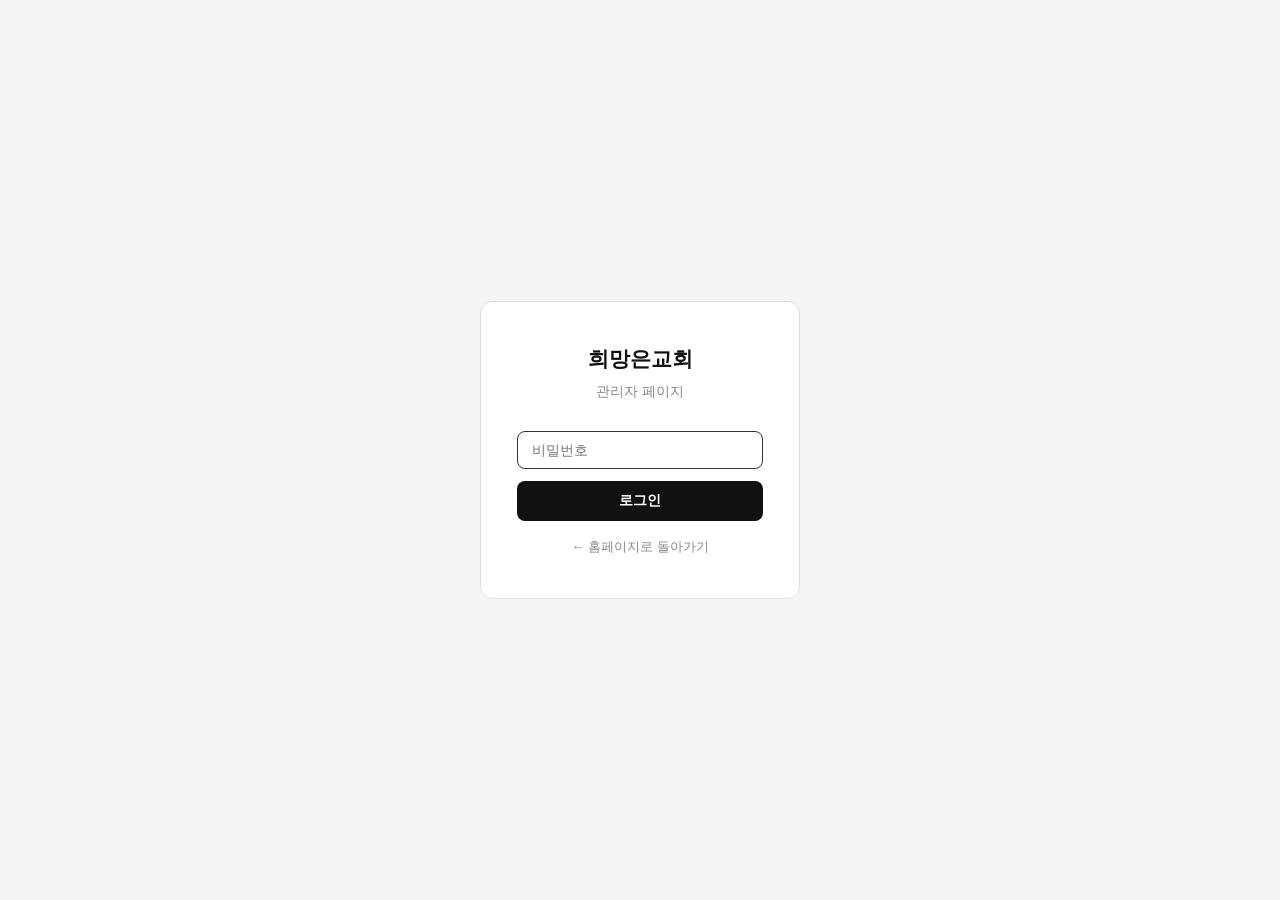
==== commit ebc28dfa: "관리자 페이지: 홈페이지로 돌아가는 홈 버튼 추가 (헤더, 로그인 화면) Co-Authored-By: Claude Sonnet 5.5 <noreply@anthropic.com> C" ====
--- a/admin/index.html
+++ b/admin/index.html
@@ -47,6 +47,14 @@
       background: transparent; color: #ccc; border: 1px solid #444;
     }
     .header-btns button:hover { background: #222; color: #fff; }
+    .header-btns a.home-link {
+      padding: 6px 14px; border-radius: 6px; font-size: 12px; cursor: pointer;
+      background: #fff; color: #111; border: 1px solid #fff; text-decoration: none; font-weight: 700;
+      display: inline-flex; align-items: center;
+    }
+    .header-btns a.home-link:hover { background: #e8e8e8; }
+    .login-home { display: block; margin-top: 16px; text-align: center; font-size: 13px; color: #888; text-decoration: none; }
+    .login-home:hover { color: #111; text-decoration: underline; }
 
     /* ── Tab bar ── */
     .tab-bar {
@@ -148,6 +156,9 @@
       border: none; border-radius: 8px; font-size: 12px; font-weight: 600; cursor: pointer;
     }
     .committee-top button:hover { background: #333; }
+    .committee-table td { padding: 3px 8px; border-bottom: none; }
+    .committee-table input { padding: 4px 6px; }
+    .committee-table tr.c-month-gap td { padding: 0; height: 14px; border: none; }
 
     /* ── Bulletin ── */
     .bulletin-top { display: flex; gap: 10px; align-items: center; margin-bottom: 20px; }
@@ -249,6 +260,7 @@
       <div id="lockMsg" style="display:none;margin-bottom:12px;padding:10px 12px;background:#fff3f3;border:1px solid #f5c6c6;border-radius:8px;font-size:13px;color:#c0392b;line-height:1.6;"></div>
       <button id="loginBtn" type="submit">로그인</button>
     </form>
+    <a class="login-home" href="/">← 홈페이지로 돌아가기</a>
   </div>
 </div>
 
@@ -257,6 +269,7 @@
   <header class="admin-header">
     <span class="admin-brand">희망은교회 관리자</span>
     <div class="header-btns">
+      <a class="home-link" href="/">🏠 홈페이지</a>
       <button onclick="openTokenModal()">🔑 GitHub 토큰</button>
       <button onclick="openGeminiModal()">🤖 Gemini API 키</button>
       <button onclick="logout()">로그아웃</button>
@@ -293,7 +306,7 @@
           <button onclick="generateNextMonth()">+ 다음달 주차 생성</button>
         </div>
         <div style="overflow-x:auto">
-          <table class="data-table">
+          <table class="data-table committee-table">
             <thead>
               <tr>
                 <th style="width:120px">날짜</th>
@@ -309,7 +322,7 @@
         <details id="committeeArchiveWrap" style="margin-top:14px;">
           <summary id="committeeArchiveSummary" style="cursor:pointer;font-size:13px;color:#888;">지난 기록 보기 (0개)</summary>
           <div style="overflow-x:auto;margin-top:10px;">
-            <table class="data-table">
+            <table class="data-table committee-table">
               <thead>
                 <tr>
                   <th style="width:120px">날짜</th>
@@ -912,6 +925,22 @@
     </tr>`;
 }
 
+function committeeMonthOf(weekId) { return weekId.slice(0, 7); }
+
+function buildCommitteeRowsHtml(weeks, byWeek) {
+  let html = '';
+  let prevMonth = null;
+  weeks.forEach(w => {
+    const m = committeeMonthOf(w);
+    if (prevMonth !== null && m !== prevMonth) {
+      html += `<tr class="c-month-gap"><td colspan="5"></td></tr>`;
+    }
+    html += committeeRowHtml(w, byWeek);
+    prevMonth = m;
+  });
+  return html;
+}
+
 function renderCommitteeTable() {
   // week_id별 그룹핑
   const byWeek = {};
@@ -927,11 +956,10 @@
   const visible  = weeks.filter(w => new Date(w + 'T00:00:00') >= cutoff);
   const archived = weeks.filter(w => new Date(w + 'T00:00:00') <  cutoff).sort((a, b) => b.localeCompare(a));
 
-  document.getElementById('committeeTableBody').innerHTML =
-    visible.map(w => committeeRowHtml(w, byWeek)).join('');
+  document.getElementById('committeeTableBody').innerHTML = buildCommitteeRowsHtml(visible, byWeek);
 
   const archiveBody = document.getElementById('committeeArchiveBody');
-  if (archiveBody) archiveBody.innerHTML = archived.map(w => committeeRowHtml(w, byWeek)).join('');
+  if (archiveBody) archiveBody.innerHTML = buildCommitteeRowsHtml(archived, byWeek);
   const archiveSummary = document.getElementById('committeeArchiveSummary');
   if (archiveSummary) archiveSummary.textContent = `지난 기록 보기 (${archived.length}개)`;
 }
@@ -1046,40 +1074,72 @@
   '유다서':'jud','유':'jud','요한계시록':'re','계':'re'
 };
 
+// 본문(bVerseText)이 어떤 구절 기준으로 채워졌는지 기록 → 구절이 바뀌었으면 저장 시 다시 가져옴
+let _verseTextRef = '';
+
+function _resolveBibleBook(name) {
+  const n = String(name || '').replace(/\s+/g, '');
+  if (_bibleBookMap[n]) return _bibleBookMap[n];
+  // '요나서', '호세아서', '말라기서', '에스더기' 등 접미사가 붙은 표기 허용
+  const stripped = n.replace(/(서|기)$/, '');
+  return _bibleBookMap[stripped] || null;
+}
+
+// 예) "요 3:16", "요나서 2:1-10", "요나서 2:1-3:1", "요나 2장 1절~3장 1절"
+function _parseBibleRef(reference) {
+  const m = String(reference || '').trim().match(
+    /^(.+?)\s*(\d+)\s*(?::|장)\s*(\d+)\s*절?\s*(?:[-~–]\s*(?:(\d+)\s*(?::|장)\s*)?(\d+)\s*절?)?/
+  );
+  if (!m) return null;
+  const c1 = parseInt(m[2]), v1 = parseInt(m[3]);
+  const c2 = m[4] ? parseInt(m[4]) : c1;
+  const v2 = m[5] ? parseInt(m[5]) : (m[4] ? null : v1);
+  return { book: m[1].trim(), c1, v1, c2, v2 };
+}
+
 async function fetchBibleVerse(reference) {
-  if (!reference) return;
-  const m = reference.trim().match(/^(.+?)\s*(\d+)\s*:\s*(\d+)\s*(?:[-~]\s*(\d+))?/);
-  if (!m) return;
-  const bookName = m[1].trim();
-  const chapter = m[2];
-  const startV = parseInt(m[3]);
-  const endV = m[4] ? parseInt(m[4]) : startV;
-  const bookId = _bibleBookMap[bookName];
-  if (!bookId) { console.warn('성경책 매핑 없음:', bookName); return; }
+  if (!reference) return null;
+  const ref = _parseBibleRef(reference);
+  if (!ref) { toast('성경구절 형식을 인식하지 못했습니다 (예: 요나서 2:1-3:1)', 'err'); return null; }
+  const bookId = _resolveBibleBook(ref.book);
+  if (!bookId) { toast(`성경책 이름을 찾지 못했습니다: ${ref.book}`, 'err'); return null; }
+  if (ref.c2 < ref.c1 || (ref.c2 === ref.c1 && ref.v2 != null && ref.v2 < ref.v1)) {
+    toast('성경구절 범위가 올바르지 않습니다', 'err'); return null;
+  }
 
   const baseUrl = 'https://raw.githubusercontent.com/maatheusgois/bible/main/versions/ko/ko';
   const texts = [];
   try {
-    for (let v = startV; v <= endV; v++) {
-      const res = await fetch(`${baseUrl}/${bookId}/${chapter}/${v}.json`);
-      if (!res.ok) { console.warn(`${bookId}/${chapter}/${v} 로드 실패`); continue; }
-      const raw = await res.text();
-      // JSON 파싱 시도, 실패하면 원문 텍스트 사용
-      try {
-        const json = JSON.parse(raw);
-        const t = (typeof json === 'string') ? json : (json.text || json.verse || raw);
-        texts.push(t.replace(/[\s!]+$/g, '').trim());
-      } catch(e) {
-        texts.push(raw.replace(/^"|"$/g, '').replace(/[\s!]+$/g, '').trim());
+    for (let ch = ref.c1; ch <= ref.c2; ch++) {
+      const start = (ch === ref.c1) ? ref.v1 : 1;
+      const end   = (ch === ref.c2 && ref.v2 != null) ? ref.v2 : 200; // 중간 장은 마지막 절까지
+      for (let v = start; v <= end; v++) {
+        const res = await fetch(`${baseUrl}/${bookId}/${ch}/${v}.json`);
+        if (!res.ok) break; // 장의 마지막 절을 넘음
+        const raw = await res.text();
+        // JSON 파싱 시도, 실패하면 원문 텍스트 사용
+        try {
+          const json = JSON.parse(raw);
+          const t = (typeof json === 'string') ? json : (json.text || json.verse || raw);
+          texts.push(t.replace(/[\s!]+$/g, '').trim());
+        } catch(e) {
+          texts.push(raw.replace(/^"|"$/g, '').replace(/[\s!]+$/g, '').trim());
+        }
       }
     }
-    if (texts.length > 0) {
-      document.getElementById('bVerseText').value = texts.join(' ');
+    if (texts.length === 0) { toast('해당 구절의 본문을 찾지 못했습니다', 'err'); return null; }
+    const text = texts.join(' ');
+    // 가져오는 동안 구절이 다시 바뀌었으면 덮어쓰지 않음
+    if (document.getElementById('bVerseRef').value.trim() === reference.trim()) {
+      document.getElementById('bVerseText').value = text;
+      _verseTextRef = reference.trim();
       toast('성경본문 자동 입력 완료');
     }
+    return text;
   } catch(e) {
     console.error('성경본문 가져오기 실패:', e);
     toast('성경본문 자동 가져오기 실패', 'err');
+    return null;
   }
 }
 
@@ -1212,6 +1272,7 @@
   const verseRef = (bibleStep && bibleStep.content) || mv.reference || '';
   document.getElementById('bVerseRef').value  = verseRef;
   document.getElementById('bVerseText').value = mv.text || '';
+  _verseTextRef = (mv.reference || '').trim();
 
   // 성경봉독 내용이 있고 기존 본문과 구절이 다르면 자동 fetch
   if (verseRef && verseRef !== (mv.reference || '')) {
@@ -1338,6 +1399,10 @@
   });
 
   const verseRef  = document.getElementById('bVerseRef').value.trim();
+  // 구절이 바뀌었는데 본문이 예전 구절 기준이면 저장 전에 새로 가져옴
+  if (verseRef && verseRef !== _verseTextRef) {
+    await fetchBibleVerse(verseRef);
+  }
   const verseText = document.getElementById('bVerseText').value.trim();
   const memory_verse = (verseRef || verseText)
     ? [{ week_id: weekId, reference: verseRef, text: verseText }] : [];
@@ -1459,9 +1524,37 @@
       sel.value = _sermonFiles[0];
       loadSermon(_sermonFiles[0]);
     }
+    labelSermonOptions(sel);
   } catch(e) {
     toast('설교 목록 로드 실패: ' + e.message, 'err');
   }
+}
+
+// 설교 목록 항목을 "날짜 · 제목 · 본문" 형태로 표시
+function parseSermonMeta(txt) {
+  const meta = {};
+  for (const raw of txt.replace(/\r\n/g, '\n').split('\n')) {
+    const line = raw.trim();
+    if (line === '') break;
+    const m = line.match(/^([^:]+)\s*:\s*(.*)$/);
+    if (m) meta[m[1].trim()] = m[2].trim();
+  }
+  return meta;
+}
+
+async function labelSermonOptions(sel) {
+  await Promise.all(_sermonFiles.map(async f => {
+    try {
+      const res = await fetch(`/sermon/texts/${f}?_=${Date.now()}`, { cache: 'no-store' });
+      if (!res.ok) return;
+      const meta  = parseSermonMeta(await res.text());
+      const date  = normalizeDate(meta['날짜'] || meta['date'] || '') || f.replace(/\.txt$/i, '');
+      const title = meta['제목'] || meta['title'] || '';
+      const ref   = meta['본문'] || meta['text'] || '';
+      const opt = [...sel.options].find(o => o.value === f);
+      if (opt) opt.textContent = [date, title, ref].filter(Boolean).join('  ·  ');
+    } catch (_) { /* 실패 시 파일명 그대로 표시 */ }
+  }));
 }
 
 async function loadSermon(filename) {
@@ -2035,8 +2128,17 @@
     login(document.getElementById('pwInput').value);
   });
 
+  let _verseFetchTimer = null;
+  // 성경구절 칸을 직접 수정했을 때도 본문 자동 가져오기
+  document.getElementById('bVerseRef').addEventListener('change', e => {
+    const ref = e.target.value.trim();
+    if (ref && ref !== _verseTextRef) {
+      clearTimeout(_verseFetchTimer);
+      _verseFetchTimer = setTimeout(() => fetchBibleVerse(ref), 300);
+    }
+  });
+
   // 예배순서 성경봉독 내용 변경 시 → 성경구절/본문 자동 동기화
-  let _verseFetchTimer = null;
   document.getElementById('orderTableBody').addEventListener('change', e => {
     const input = e.target;
     if (!input.classList.contains('o-content')) return;
